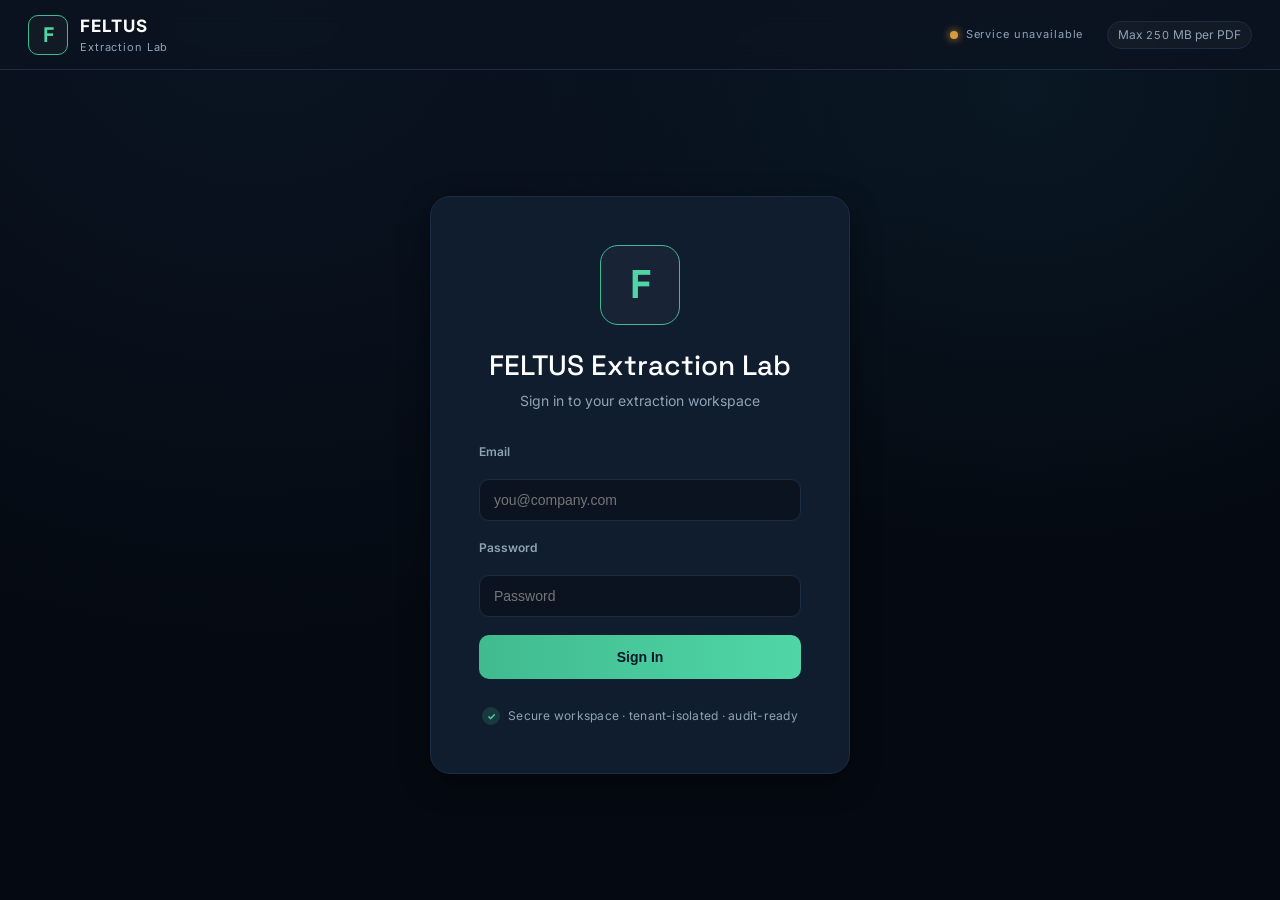
==== static/index.html @ c91d058e "Initial FELTUS Extraction Lab app" ====
<!doctype html>
<html lang="en">
<head>
  <meta charset="utf-8">
  <meta name="viewport" content="width=device-width, initial-scale=1">
  <title>FELTUS Extraction Lab</title>
  <link rel="preconnect" href="https://fonts.googleapis.com">
  <link rel="preconnect" href="https://fonts.gstatic.com" crossorigin>
  <link href="https://fonts.googleapis.com/css2?family=Inter:wght@400;500;600;700&family=Space+Grotesk:wght@400;500;600;700&display=swap" rel="stylesheet">
  <link rel="stylesheet" href="/static/styles.css">
  <link rel="stylesheet" href="/static/interpretation.css">
  <link rel="stylesheet" href="/static/batch-upload.css">
  <script src="/static/branding.js"></script>
  <script>
    if (typeof BRANDING !== 'undefined') {
      document.title = BRANDING.appName;
    }
  </script>
  <script src="/static/app.js" defer></script>
  <script src="/static/interpretation.js" defer></script>
</head>
<body>
  <header class="topbar">
    <div class="brand" id="brand">
      <img id="brand-logo" class="brand-logo" hidden alt="Brand logo">
      <div class="brand-mark" id="brand-mark">F</div>
      <div class="brand-text">
        <strong id="brand-name">FELTUS</strong>
        <span id="brand-tagline">Extraction Lab</span>
      </div>
    </div>
    <div class="topbar-center">
      <div id="health" class="health"><i></i><span>Checking service</span></div>
      <div class="max-upload">Max <span id="max-upload-size">250</span> MB per PDF</div>
    </div>
    <button id="logout-button" class="logout" hidden>Log out</button>
  </header>

  <section id="login-screen" class="login-screen" hidden>
    <div class="login-card">
      <img id="login-logo" class="login-logo" hidden alt="Brand logo">
      <div class="brand-mark" id="login-brand-mark">F</div>
      <h1 id="login-app-name">FELTUS Extraction Lab</h1>
      <p id="login-tagline" class="tagline">Sign in to your extraction workspace</p>
      <form id="login-form">
        <label for="login-email">Email</label>
        <input id="login-email" type="email" name="email" placeholder="you@company.com" required autocomplete="email">
        <label for="login-password">Password</label>
        <input id="login-password" type="password" name="password" placeholder="Password" required autocomplete="current-password">
        <p id="login-error" class="login-error" role="alert" hidden></p>
        <button type="submit" id="login-button">Sign In</button>
      </form>
      <p class="login-trust"><span>✓</span> Secure workspace · tenant-isolated · audit-ready</p>
    </div>
  </section>

  <main id="app-main" class="app-main" hidden>
    <section class="hero">
      <div class="hero-text">
        <p class="eyebrow">ISOLATED EVIDENCE INGESTION</p>
        <h1>Turn source PDFs into <em class="brand-gradient">reviewable financial data</em>.</h1>
        <p>Preserve the original. Transcribe every page. Extract text and tables. Use OCR when needed. Create a traceable source layer before analysis.</p>
      </div>
      <form id="upload-form" class="upload-card">
        <input id="pdf-files" name="files" type="file" accept="application/pdf,.pdf" multiple hidden>
        <input id="pdf-folder" name="folder" type="file" accept="application/pdf,.pdf" webkitdirectory directory multiple hidden>
        <div id="drop-zone" class="drop-zone" tabindex="0" role="button" aria-label="Choose PDF files or drop a folder">
          <span class="upload-icon">⇪</span>
          <strong>Choose files, choose a folder, or drop them here</strong>
          <small>PDF files only · maximum <span id="max-upload-size-card">250</span> MB per PDF</small>
          <div class="source-buttons">
            <button id="choose-files" type="button" class="secondary">Choose PDF Files</button>
            <button id="choose-folder" type="button" class="secondary">Choose Folder</button>
            <button id="clear-selection" type="button" class="secondary" hidden>Clear</button>
          </div>
          <span id="selected-file" class="selected-file">No PDFs selected</span>
        </div>
        <button id="upload-button" type="submit" class="extract" disabled>Extract Selected PDFs</button>
        <p id="upload-message" role="status"></p>
      </form>
    </section>

    <section class="dashboard-metrics" id="dashboard-metrics" aria-label="Dashboard metrics">
      <button class="metric-card" data-filter="all" type="button">
        <div class="metric-icon">
          <svg width="22" height="22" viewBox="0 0 24 24" fill="none" stroke="currentColor" stroke-width="2" stroke-linecap="round" stroke-linejoin="round"><path d="M14 2H6a2 2 0 0 0-2 2v16a2 2 0 0 0 2 2h12a2 2 0 0 0 2-2V8z"/><polyline points="14 2 14 8 20 8"/><line x1="16" y1="13" x2="8" y2="13"/><line x1="16" y1="17" x2="8" y2="17"/><polyline points="10 9 9 9 8 9"/></svg>
        </div>
        <div class="metric-info">
          <span class="metric-label">Total Uploads</span>
          <strong class="metric-value" id="metric-total-uploads">0</strong>
        </div>
        <div class="metric-glow"></div>
      </button>
      <button class="metric-card" data-filter="extracted" type="button">
        <div class="metric-icon">
          <svg width="22" height="22" viewBox="0 0 24 24" fill="none" stroke="currentColor" stroke-width="2" stroke-linecap="round" stroke-linejoin="round"><polyline points="20 6 9 17 4 12"/></svg>
        </div>
        <div class="metric-info">
          <span class="metric-label">Total Extracted</span>
          <strong class="metric-value" id="metric-total-extracted">0</strong>
        </div>
        <div class="metric-glow"></div>
      </button>
      <button class="metric-card" data-filter="rejected" type="button">
        <div class="metric-icon">
          <svg width="22" height="22" viewBox="0 0 24 24" fill="none" stroke="currentColor" stroke-width="2" stroke-linecap="round" stroke-linejoin="round"><path d="M10.29 3.86L1.82 18a2 2 0 0 0 1.71 3h16.94a2 2 0 0 0 1.71-3L13.71 3.86a2 2 0 0 0-3.42 0z"/><line x1="12" y1="9" x2="12" y2="13"/><line x1="12" y1="17" x2="12.01" y2="17"/></svg>
        </div>
        <div class="metric-info">
          <span class="metric-label">Total Rejected</span>
          <strong class="metric-value" id="metric-total-rejected">0</strong>
        </div>
        <div class="metric-glow"></div>
      </button>
    </section>

    <section class="workspace" id="workspace">
      <aside class="run-history" id="run-history">
        <div class="run-history-header">
          <div>
            <p class="eyebrow">RUN HISTORY</p>
            <h2 id="run-history-title">Extraction runs</h2>
          </div>
          <button id="refresh" class="icon-button" title="Refresh" type="button">↻</button>
        </div>
        <div id="run-list" class="run-list"><p class="empty">No extraction runs yet.</p></div>
      </aside>
      <section id="review-panel" class="review-panel empty-panel">
        <div class="empty-state">
          <svg width="48" height="48" viewBox="0 0 24 24" fill="none" stroke="currentColor" stroke-width="1" stroke-linecap="round" stroke-linejoin="round"><path d="M14 2H6a2 2 0 0 0-2 2v16a2 2 0 0 0 2 2h12a2 2 0 0 0 2-2V8z"/><polyline points="14 2 14 8 20 8"/><line x1="16" y1="13" x2="8" y2="13"/><line x1="16" y1="17" x2="8" y2="17"/><polyline points="10 9 9 9 8 9"/></svg>
          <h2>Extraction Output &amp; Review</h2>
          <p>Select a run from the history to review extracted content.</p>
          <p class="secondary-text">Extracted text, tables, and metadata will appear here.</p>
        </div>
      </section>
    </section>
  </main>

  <template id="review-template">
    <header class="review-header">
      <div class="review-title">
        <p class="eyebrow">REVIEW WORKSPACE</p>
        <h2 id="run-title"></h2>
        <p id="run-path"></p>
        <p id="run-meta"></p>
      </div>
      <div class="header-actions">
        <button id="interpret" type="button">Interpret Bank Statement</button>
        <button id="rerun" class="secondary" type="button">Run Again</button>
        <a id="export" class="button-link">Export Step 1</a>
      </div>
    </header>
    <div id="status-strip" class="status-strip"></div>
    <div class="metrics">
      <article><span>Source format</span><strong id="metric-type"></strong></article>
      <article><span>Page coverage</span><strong id="metric-classification"></strong></article>
      <article><span>Transcription</span><strong id="metric-extraction"></strong></article>
      <article><span>OCR fallback</span><strong id="metric-ocr"></strong></article>
    </div>
    <nav class="tabs" aria-label="Extraction result views">
      <button class="active" data-tab="compare" type="button">Compare</button>
      <button data-tab="json" type="button">Normalized JSON</button>
      <button data-tab="provenance" type="button">Provenance</button>
      <button data-tab="raw" type="button">Raw extraction</button>
    </nav>
    <div id="tab-compare" class="tab-pane active compare-grid">
      <article class="panel"><div class="panel-title"><h3>Original evidence</h3><a id="open-pdf" target="_blank">Open PDF</a></div><iframe id="pdf-viewer" title="Original PDF"></iframe></article>
      <article class="panel"><div class="panel-title"><h3>Structured result</h3><span id="schema-version"></span></div><div id="result-summary" class="result-summary"></div></article>
    </div>
    <div id="tab-json" class="tab-pane"><pre id="json-output"></pre></div>
    <div id="tab-provenance" class="tab-pane table-wrap"><table><thead><tr><th>Field</th><th>Value</th><th>Page</th><th>Confidence</th><th>Source</th></tr></thead><tbody id="provenance-body"></tbody></table></div>
    <div id="tab-raw" class="tab-pane"><pre id="raw-output"></pre></div>
    <section id="interpretation-panel" class="interpretation-panel" hidden></section>
    <section class="review-decision">
      <div><p class="eyebrow">PROFESSIONAL REVIEW</p><h3>Record a decision</h3><p>Decisions are appended to the immutable run; they never rewrite the extracted evidence.</p></div>
      <textarea id="review-note" placeholder="Optional review note"></textarea>
      <div class="decision-buttons"><button data-decision="APPROVED" type="button">Approve</button><button class="secondary" data-decision="NEEDS_CORRECTION" type="button">Needs correction</button><button class="danger" data-decision="REJECTED" type="button">Reject</button></div>
      <div id="review-history"></div>
    </section>
  </template>
</body>
</html>
---- static/styles.css ----
[hidden]{display:none!important}

:root{
  --brand-primary: #07172a;
  --brand-secondary: #40bb90;
  --brand-accent: #50d6a6;
  --brand-glow: #4ade80;
  --bg-body: #050a12;
  --bg-surface: #0b1320;
  --bg-elevated: #101d2e;
  --bg-card: #0e1926;
  --ink: #e8eef5;
  --muted: #8fa3b8;
  --line: #1a2d42;
  --line-bright: #2a4566;
  --green: #40bb90;
  --green2: #50d6a6;
  --gold: #c99427;
  --red: #f87171;
  --navy: #07172a;
  --accent-blue: #38bdf8;
  --accent-violet: #8b5cf6;
  --glow: 0 0 18px rgba(56,189,248,0.25), 0 0 36px rgba(139,92,246,0.15);
  --card-shadow: 0 10px 30px rgba(0,0,0,0.45);
}

*{box-sizing:border-box}

html,body{height:100%}

body{
  margin:0;
  background: radial-gradient(ellipse at 20% 0%, rgba(17,34,56,0.45) 0%, transparent 50%),
              radial-gradient(ellipse at 80% 10%, rgba(56,189,248,0.08) 0%, transparent 40%),
              var(--bg-body);
  color: var(--ink);
  font: 14px/1.5 Inter, ui-sans-serif, system-ui, -apple-system, BlinkMacSystemFont, "Segoe UI", sans-serif;
  background-attachment: fixed;
}

/* Header */
.topbar{
  height: 70px;
  background: rgba(11,19,32,0.85);
  backdrop-filter: blur(12px);
  border-bottom: 1px solid var(--line);
  color: #fff;
  display: flex;
  align-items: center;
  padding: 0 max(28px, calc((100vw - 1500px) / 2));
  gap: 20px;
  position: sticky;
  top: 0;
  z-index: 100;
}

.brand{
  display: flex;
  align-items: center;
  gap: 12px;
}

.brand-mark{
  display: grid;
  place-items: center;
  width: 40px;
  height: 40px;
  border: 1px solid var(--brand-secondary, #40bb90);
  color: var(--brand-accent, #50d6a6);
  font: 700 21px 'Space Grotesk', sans-serif;
  border-radius: 10px;
  background: rgba(255,255,255,0.03);
  flex: none;
}

.brand-logo{
  height: 40px;
  width: auto;
  max-width: 160px;
  object-fit: contain;
  background: rgba(255,255,255,0.96);
  border-radius: 10px;
  padding: 5px 10px;
  box-shadow: 0 0 16px rgba(56,189,248,0.15);
  flex: none;
}

.brand:has(.brand-logo:not([hidden])) .brand-mark,
.login-card:has(.login-logo:not([hidden])) #login-brand-mark{
  display: none;
}

.login-logo{
  width: 100%;
  max-width: 320px;
  height: auto;
  object-fit: contain;
  background: rgba(255,255,255,0.97);
  border-radius: 20px;
  padding: 20px 28px;
  margin: 0 auto 24px;
  box-shadow: 0 20px 50px rgba(0,0,0,0.35), 0 0 30px rgba(56,189,248,0.15);
  display: block;
}

.brand-mark.has-logo{
  border: none;
  background: transparent;
}

.brand-text{
  display: flex;
  flex-direction: column;
}

.topbar strong{
  font-size: 17px;
  letter-spacing: 0.06em;
  color: #fff;
}

.topbar span{
  color: var(--muted);
  font-size: 11px;
  letter-spacing: 0.08em;
}

.topbar-center{
  margin-left: auto;
  display: flex;
  align-items: center;
  gap: 24px;
  color: var(--muted);
  font-size: 12px;
}

.health{
  display: flex;
  align-items: center;
  gap: 8px;
}

.health i{
  width: 8px;
  height: 8px;
  border-radius: 50%;
  background: #d89b3c;
  box-shadow: 0 0 8px #d89b3c;
}

.health.ok i{
  background: #35c78a;
  box-shadow: 0 0 8px #35c78a;
}

.max-upload{
  padding: 4px 10px;
  border-radius: 20px;
  border: 1px solid var(--line);
  background: rgba(255,255,255,0.03);
}

.logout, #logout-button{
  background: transparent;
  border: 1px solid var(--line-bright);
  color: var(--ink);
  padding: 8px 16px;
  border-radius: 8px;
  cursor: pointer;
  font-size: 12px;
  font-weight: 600;
  transition: 0.2s;
}

.logout:hover, #logout-button:hover{
  background: rgba(255,255,255,0.08);
  border-color: var(--brand-secondary);
}

/* Login */
.login-screen{
  min-height: calc(100vh - 70px);
  display: flex;
  align-items: center;
  justify-content: center;
  padding: 28px;
}

.login-card{
  width: 100%;
  max-width: 420px;
  background: var(--bg-elevated);
  border: 1px solid var(--line);
  border-radius: 20px;
  padding: 48px;
  box-shadow: var(--card-shadow);
  text-align: center;
}

.login-card .brand-mark{
  margin: 0 auto 24px;
  width: 80px;
  height: 80px;
  font-size: 40px;
  border-radius: 18px;
}

.login-card .brand-mark.has-logo{
  width: 120px;
  height: 120px;
  border: none;
  background: transparent;
}

.login-card h1{
  margin: 0 0 8px;
  font: 500 28px/1.2 'Space Grotesk', sans-serif;
  color: #fff;
}

.login-card .tagline{
  color: var(--muted);
  margin: 0 0 32px;
}

.login-card form{
  display: flex;
  flex-direction: column;
  gap: 18px;
  text-align: left;
}

.login-card label{
  font-size: 12px;
  font-weight: 600;
  color: var(--muted);
}

.login-card input{
  padding: 12px 14px;
  border: 1px solid var(--line);
  border-radius: 10px;
  background: var(--bg-surface);
  color: var(--ink);
  font-size: 14px;
  outline: none;
}

.login-card input:focus{
  border-color: var(--brand-secondary);
  box-shadow: 0 0 0 2px rgba(64,187,144,0.2);
}

.login-card button[type="submit"]{
  padding: 14px;
  background: linear-gradient(90deg, var(--brand-secondary, #40bb90), var(--brand-accent, #50d6a6));
  color: #07172a;
  border: none;
  border-radius: 10px;
  font-size: 14px;
  font-weight: 700;
  cursor: pointer;
  transition: filter 0.2s, box-shadow 0.2s;
}

.login-card button[type="submit"]:hover{
  filter: brightness(1.1);
  box-shadow: 0 0 18px rgba(64,187,144,0.35);
}

.login-error{
  color: var(--red);
  font-size: 13px;
  margin: 0;
}

.login-trust{
  display: flex;
  align-items: center;
  justify-content: center;
  gap: 8px;
  margin: 28px 0 0;
  color: var(--muted);
  font-size: 12px;
  letter-spacing: 0.02em;
}

.login-trust span{
  width: 18px;
  height: 18px;
  border-radius: 50%;
  background: rgba(64,187,144,0.18);
  color: var(--brand-accent);
  display: grid;
  place-items: center;
  font-size: 10px;
  font-weight: 700;
}

/* App */
.app-main{
  max-width: 1500px;
  margin: auto;
  padding: 28px;
}

/* Hero */
.hero{
  display: grid;
  grid-template-columns: 1fr 480px;
  gap: 48px;
  align-items: center;
  margin-bottom: 32px;
}

.hero-text .eyebrow{
  margin: 0 0 10px;
  font-size: 10px;
  font-weight: 800;
  letter-spacing: 0.18em;
  color: var(--accent-blue);
  text-transform: uppercase;
}

.hero-text h1{
  font: 500 clamp(32px, 4vw, 52px)/1.08 'Space Grotesk', sans-serif;
  margin: 0 0 18px;
  color: #fff;
}

.brand-gradient{
  background: linear-gradient(90deg, var(--brand-secondary, #40bb90), var(--accent-blue, #38bdf8));
  -webkit-background-clip: text;
  -webkit-text-fill-color: transparent;
  background-clip: text;
}

.hero-text p{
  color: var(--muted);
  max-width: 640px;
  font-size: 15px;
  line-height: 1.65;
  margin: 0;
}

/* Upload card */
.upload-card{
  background: var(--bg-elevated);
  border: 1px solid var(--line);
  border-radius: 18px;
  padding: 22px;
  box-shadow: var(--card-shadow);
}

.drop-zone{
  min-height: 180px;
  border: 1.5px dashed var(--line-bright);
  border-radius: 14px;
  display: flex;
  flex-direction: column;
  justify-content: center;
  align-items: center;
  cursor: pointer;
  text-align: center;
  padding: 18px;
  background: linear-gradient(180deg, rgba(255,255,255,0.03), transparent);
  transition: border-color 0.2s, box-shadow 0.2s;
}

.drop-zone.dragging{
  border-color: var(--brand-secondary);
  box-shadow: 0 0 18px rgba(64,187,144,0.25);
}

.upload-icon{
  width: 48px;
  height: 48px;
  display: grid;
  place-items: center;
  border-radius: 50%;
  background: rgba(64,187,144,0.12);
  color: var(--brand-accent);
  font-size: 24px;
  margin-bottom: 12px;
}

.drop-zone strong{
  color: #fff;
  font-weight: 600;
}

.drop-zone small{
  color: var(--muted);
  margin: 6px 0 14px;
}

.source-buttons{
  display: flex;
  gap: 10px;
  flex-wrap: wrap;
  justify-content: center;
}

button, .button-link{
  border: 0;
  border-radius: 8px;
  background: var(--brand-secondary, #40bb90);
  color: #07172a;
  padding: 10px 16px;
  font-weight: 700;
  cursor: pointer;
  text-decoration: none;
  display: inline-flex;
  align-items: center;
  justify-content: center;
  font-size: 13px;
  transition: filter 0.2s, box-shadow 0.2s;
}

button:hover, .button-link:hover{
  filter: brightness(1.1);
}

button:disabled{
  opacity: 0.5;
  cursor: not-allowed;
}

button.secondary, .button-link.secondary{
  background: transparent;
  border: 1px solid var(--line-bright);
  color: var(--ink);
}

button.secondary:hover{
  background: rgba(255,255,255,0.05);
}

.extract{
  width: 100%;
  margin-top: 16px;
  padding: 14px;
  background: linear-gradient(90deg, var(--brand-secondary, #40bb90), var(--brand-accent, #50d6a6));
  color: #07172a;
  font-size: 14px;
  font-weight: 700;
}

.extract:disabled{
  background: var(--line-bright);
  color: var(--muted);
}

.selected-file{
  display: block;
  margin-top: 12px;
  font-weight: 600;
  color: var(--brand-accent);
}

#upload-message{
  min-height: 20px;
  color: var(--muted);
  font-size: 12px;
  margin: 12px 0 0;
}

#upload-message.error{
  color: var(--red);
}

#upload-message.batch-summary{
  color: var(--brand-accent);
}

/* Dashboard metrics */
.dashboard-metrics{
  display: grid;
  grid-template-columns: repeat(3, 1fr);
  gap: 20px;
  margin-bottom: 32px;
}

.metric-card{
  background: var(--bg-elevated);
  border: 1px solid var(--line);
  border-radius: 18px;
  padding: 24px;
  display: flex;
  gap: 18px;
  align-items: center;
  position: relative;
  overflow: hidden;
  box-shadow: var(--card-shadow);
  cursor: pointer;
  text-align: left;
  transition: transform 0.15s, box-shadow 0.2s, border-color 0.2s;
}

.metric-card:hover{
  transform: translateY(-2px);
  border-color: var(--line-bright);
  box-shadow: 0 16px 40px rgba(0,0,0,0.5), var(--glow);
}

.metric-card.active{
  border-color: var(--brand-secondary);
  box-shadow: 0 0 0 1px var(--brand-secondary), var(--glow);
}

.metric-card.active .metric-glow{
  opacity: 1;
}

.metric-icon{
  width: 46px;
  height: 46px;
  border-radius: 12px;
  display: grid;
  place-items: center;
  background: rgba(64,187,144,0.12);
  color: var(--brand-accent);
  flex: none;
}

.metric-info{
  display: flex;
  flex-direction: column;
  gap: 6px;
}

.metric-label{
  color: var(--muted);
  font-size: 12px;
  font-weight: 600;
  text-transform: uppercase;
  letter-spacing: 0.06em;
}

.metric-value{
  font-size: 36px;
  font-weight: 700;
  color: #fff;
  line-height: 1;
}

.metric-glow{
  position: absolute;
  right: -20px;
  top: -20px;
  width: 120px;
  height: 120px;
  border-radius: 50%;
  background: radial-gradient(circle, rgba(64,187,144,0.22), transparent 70%);
  opacity: 0.4;
  pointer-events: none;
}

/* Workspace */
.workspace{
  display: grid;
  grid-template-columns: 360px 1fr;
  gap: 24px;
  align-items: start;
}

.run-history, .review-panel{
  background: var(--bg-elevated);
  border: 1px solid var(--line);
  border-radius: 18px;
  min-height: 700px;
  box-shadow: var(--card-shadow);
  overflow: hidden;
}

.run-history-header, .section-heading{
  display: flex;
  justify-content: space-between;
  align-items: center;
  padding: 20px 22px;
  border-bottom: 1px solid var(--line);
}

.run-history-header p, .section-heading p{
  margin: 0;
  color: var(--accent-blue);
  font-size: 10px;
  font-weight: 800;
  letter-spacing: 0.15em;
  text-transform: uppercase;
}

.run-history-header h2, .section-heading h2{
  font: 500 20px 'Space Grotesk', sans-serif;
  margin: 6px 0 0;
  color: #fff;
}

.icon-button{
  width: 36px;
  height: 36px;
  border-radius: 8px;
  background: rgba(255,255,255,0.05);
  color: var(--ink);
  font-size: 18px;
  display: grid;
  place-items: center;
  padding: 0;
  border: 1px solid var(--line);
}

.icon-button:hover{
  background: rgba(255,255,255,0.1);
}

.run-list{
  max-height: 740px;
  overflow: auto;
  padding: 12px;
}

.run-item{
  display: block;
  width: 100%;
  border: 1px solid transparent;
  border-radius: 12px;
  background: var(--bg-card);
  color: var(--ink);
  text-align: left;
  padding: 16px;
  margin-bottom: 10px;
  cursor: pointer;
  transition: border-color 0.2s, background 0.2s;
}

.run-item:hover{
  background: rgba(255,255,255,0.05);
  border-color: var(--line-bright);
}

.run-item.active{
  border-color: var(--brand-secondary);
  background: rgba(64,187,144,0.1);
  box-shadow: 0 0 14px rgba(64,187,144,0.12);
}

.run-item strong{
  display: block;
  white-space: nowrap;
  overflow: hidden;
  text-overflow: ellipsis;
  color: #fff;
  font-weight: 600;
  margin-bottom: 8px;
}

.run-item > span{
  display: flex;
  justify-content: space-between;
  color: var(--muted);
  font-size: 11px;
  margin-bottom: 8px;
}

.status-pill{
  display: inline-block;
  padding: 3px 9px;
  border-radius: 20px;
  font-size: 9px;
  font-weight: 800;
  letter-spacing: 0.06em;
  text-transform: uppercase;
  background: #1a2d42;
  color: var(--muted);
}

.status-pill.validated{
  background: rgba(64,187,144,0.18);
  color: var(--brand-accent);
}

.status-pill.failed{
  background: rgba(248,113,113,0.15);
  color: var(--red);
}

.status-pill.needs_review{
  background: rgba(201,148,39,0.18);
  color: #fbbf24;
}

.empty{
  padding: 40px;
  text-align: center;
  color: var(--muted);
}

/* Review panel */
.review-panel.empty-panel{
  display: grid;
  place-items: center;
}

.empty-state{
  text-align: center;
  color: var(--muted);
  padding: 40px;
  max-width: 420px;
}

.empty-state svg{
  color: #4b6a8a;
  margin-bottom: 20px;
}

.empty-state h2{
  color: #fff;
  font: 500 26px 'Space Grotesk', sans-serif;
  margin: 0 0 10px;
}

.empty-state .secondary-text{
  font-size: 13px;
  color: var(--muted);
}

.review-header{
  display: flex;
  justify-content: space-between;
  align-items: flex-start;
  padding: 22px 24px;
  border-bottom: 1px solid var(--line);
  gap: 16px;
}

.review-title p{
  margin: 0;
}

.review-title h2{
  font: 500 22px 'Space Grotesk', sans-serif;
  margin: 8px 0 6px;
  color: #fff;
}

.review-title .eyebrow{
  color: var(--accent-blue);
  font-size: 10px;
  font-weight: 800;
  letter-spacing: 0.15em;
  text-transform: uppercase;
}

#run-path, #run-meta{
  color: var(--muted);
  font-size: 12px;
  margin: 0 0 4px;
}

.header-actions{
  display: flex;
  gap: 8px;
  flex-wrap: wrap;
}

.status-strip{
  padding: 12px 24px;
  background: rgba(201,148,39,0.12);
  color: #fbbf24;
  border-bottom: 1px solid var(--line);
  font-size: 13px;
}

.status-strip.good{
  background: rgba(64,187,144,0.12);
  color: var(--brand-accent);
}

.status-strip.bad{
  background: rgba(248,113,113,0.12);
  color: var(--red);
}

.metrics{
  display: grid;
  grid-template-columns: repeat(4, 1fr);
  border-bottom: 1px solid var(--line);
}

.metrics article{
  padding: 18px 22px;
  border-right: 1px solid var(--line);
}

.metrics article:last-child{
  border-right: none;
}

.metrics span{
  display: block;
  color: var(--muted);
  font-size: 10px;
  text-transform: uppercase;
  letter-spacing: 0.08em;
}

.metrics strong{
  font-size: 16px;
  color: #fff;
}

.tabs{
  display: flex;
  padding: 0 20px;
  border-bottom: 1px solid var(--line);
  gap: 4px;
}

.tabs button{
  border-radius: 0;
  background: transparent;
  color: var(--muted);
  padding: 14px 14px;
  border-bottom: 2px solid transparent;
  font-weight: 600;
}

.tabs button.active{
  color: var(--brand-accent);
  border-bottom-color: var(--brand-secondary);
}

.tab-pane{
  display: none;
}

.tab-pane.active{
  display: block;
}

.compare-grid{
  display: grid;
  grid-template-columns: 1fr 1fr;
  gap: 16px;
  padding: 18px;
}

.compare-grid.active{
  display: grid;
}

.panel{
  border: 1px solid var(--line);
  border-radius: 12px;
  overflow: hidden;
  min-width: 0;
  background: var(--bg-card);
}

.panel-title{
  height: 48px;
  padding: 0 16px;
  background: rgba(255,255,255,0.03);
  border-bottom: 1px solid var(--line);
  display: flex;
  justify-content: space-between;
  align-items: center;
}

.panel-title h3{
  margin: 0;
  font-size: 14px;
  color: #fff;
}

.panel-title a{
  color: var(--accent-blue);
  font-size: 12px;
}

iframe{
  display: block;
  width: 100%;
  height: 560px;
  border: 0;
  background: #050a12;
}

.result-summary{
  padding: 16px;
  max-height: 560px;
  overflow: auto;
}

.summary-group{
  border-bottom: 1px solid var(--line);
  padding: 0 0 14px;
  margin-bottom: 14px;
}

.summary-group h4{
  font: 500 18px 'Space Grotesk', sans-serif;
  margin: 0 0 10px;
  color: #fff;
}

.field-row{
  display: grid;
  grid-template-columns: 42% 1fr;
  gap: 12px;
  padding: 6px 0;
}

.field-row span{
  color: var(--muted);
  font-size: 13px;
}

.field-row strong{
  color: var(--ink);
  font-weight: 500;
  overflow-wrap: anywhere;
}

.warning-list{
  padding: 14px;
  background: rgba(251,191,36,0.08);
  border-radius: 8px;
  color: #fbbf24;
  margin: 12px 0;
}

.warning-list p{
  margin: 4px 0;
}

.tab-pane > pre,
#tab-json pre,
#tab-raw pre{
  margin: 18px;
  max-height: 620px;
  overflow: auto;
  background: #050a12;
  color: #a5d2e8;
  border-radius: 10px;
  padding: 18px;
  font: 12px/1.55 ui-monospace, SFMono-Regular, Consolas, monospace;
  white-space: pre-wrap;
}

.table-wrap{
  overflow: auto;
  padding: 18px;
}

table{
  width: 100%;
  border-collapse: collapse;
  font-size: 12px;
}

th{
  text-align: left;
  color: var(--muted);
  font-size: 10px;
  text-transform: uppercase;
  letter-spacing: 0.08em;
  background: rgba(255,255,255,0.03);
}

th, td{
  padding: 10px;
  border-bottom: 1px solid var(--line);
  vertical-align: top;
}

td:last-child{
  max-width: 330px;
}

.review-decision{
  border-top: 1px solid var(--line);
  padding: 22px 24px;
}

.review-decision h3{
  margin: 8px 0 0;
  font: 500 20px 'Space Grotesk', sans-serif;
  color: #fff;
}

.review-decision p{
  color: var(--muted);
  font-size: 13px;
  margin: 4px 0 0;
}

.review-decision .eyebrow{
  color: var(--accent-blue);
  font-size: 10px;
  font-weight: 800;
  letter-spacing: 0.15em;
  text-transform: uppercase;
}

textarea{
  width: 100%;
  min-height: 80px;
  border: 1px solid var(--line);
  border-radius: 8px;
  padding: 12px;
  font: inherit;
  resize: vertical;
  background: var(--bg-surface);
  color: var(--ink);
  margin-top: 18px;
}

.decision-buttons{
  display: flex;
  gap: 10px;
  margin-top: 14px;
}

.decision-buttons .danger{
  background: rgba(248,113,113,0.15);
  color: var(--red);
  border: 1px solid rgba(248,113,113,0.4);
}

.review-record{
  font-size: 12px;
  background: rgba(255,255,255,0.04);
  padding: 10px;
  margin-top: 8px;
  border-radius: 6px;
}

.review-record strong{
  margin-right: 10px;
  color: #fff;
}

.review-record span{
  color: var(--muted);
}

/* Responsive */
@media (max-width: 980px){
  .hero{ grid-template-columns: 1fr; }
  .workspace{ grid-template-columns: 1fr; }
  .workspace aside{ position: static; min-height: 0; }
  .run-list{ max-height: 300px; }
  .compare-grid.active{ grid-template-columns: 1fr; }
  .metrics{ grid-template-columns: repeat(2, 1fr); }
}

@media (max-width: 700px){
  .topbar{ padding: 0 16px; gap: 12px; }
  .topbar-center{ display: none; }
  .app-main{ padding: 16px; }
  .hero{ gap: 24px; }
  .dashboard-metrics{ grid-template-columns: 1fr; }
  .metrics{ grid-template-columns: 1fr 1fr; }
  .metrics article{ border-right: none; border-bottom: 1px solid var(--line); }
  .metrics article:nth-child(3), .metrics article:nth-child(4){ border-bottom: none; }
  .review-header{ flex-direction: column; gap: 12px; }
  .tabs{ overflow: auto; padding: 0 8px; }
  .decision-buttons{ flex-wrap: wrap; }
  .login-card{ padding: 32px 24px; }
}

@media (max-width: 500px){
  .metrics{ grid-template-columns: 1fr; }
  .source-buttons{ flex-direction: column; width: 100%; }
  .source-buttons button{ width: 100%; }
}
---- static/interpretation.css ----
.interpretation-panel { border-top: 3px solid var(--green); padding: 22px 25px; background: #f6fbf9; }
.interpretation-panel h3 { font: 500 23px Georgia; margin: 0 0 10px; }
.interpretation-grid { display: grid; grid-template-columns: repeat(4, 1fr); gap: 10px; }
.interpretation-grid article { background: #fff; border: 1px solid var(--line); padding: 12px; border-radius: 6px; }
.interpretation-grid span { display: block; color: var(--muted); font-size: 10px; text-transform: uppercase; }
.interpretation-grid strong { font-size: 15px; }
.interpretation-panel table { margin-top: 15px; background: #fff; }
.recon-verified { color: var(--green); }
.recon-variance, .recon-incomplete { color: var(--red); }
@media (max-width: 980px) { .interpretation-grid { grid-template-columns: repeat(2, 1fr); } }
---- static/batch-upload.css ----
#drop-zone {
  min-height: 175px;
}

.source-buttons {
  display: flex;
  gap: 8px;
  margin-top: 12px;
}

.source-buttons button {
  border: 1px solid #c8d5df;
  background: #fff;
  color: var(--ink);
  padding: 8px 12px;
}

.source-buttons button:hover {
  background: #edf5f2;
  filter: none;
}

#selected-file {
  margin-top: 9px;
  max-width: 100%;
  overflow-wrap: anywhere;
}

#run-path {
  color: var(--green);
  font-weight: 700;
  overflow-wrap: anywhere;
}

#upload-message.batch-summary {
  color: var(--ink);
}

#upload-message.batch-summary.error {
  color: var(--red);
}

@media (max-width: 600px) {
  .source-buttons {
    flex-direction: column;
    width: 100%;
  }

  .source-buttons button {
    width: 100%;
  }
}
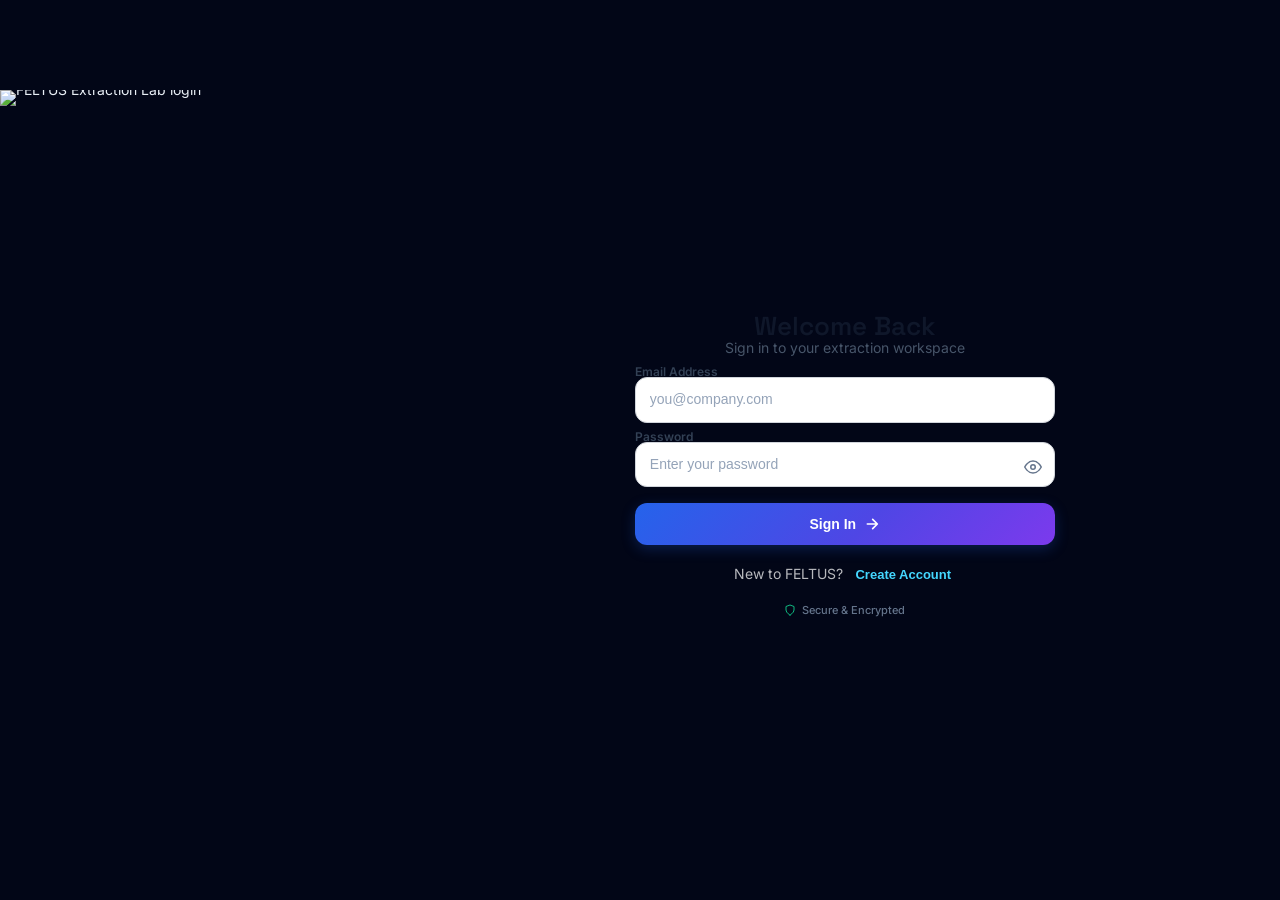
==== commit 4d51a810: "Add Stripe billing, public pricing, and dashboard review workspace improvements. Includes signup flo" ====
--- a/static/index.html
+++ b/static/index.html
@@ -1,4 +1,4 @@
-<!doctype html>
+﻿<!doctype html>
 <html lang="en">
 <head>
   <meta charset="utf-8">
@@ -8,6 +8,8 @@
   <link rel="preconnect" href="https://fonts.gstatic.com" crossorigin>
   <link href="https://fonts.googleapis.com/css2?family=Inter:wght@400;500;600;700&family=Space+Grotesk:wght@400;500;600;700&display=swap" rel="stylesheet">
   <link rel="stylesheet" href="/static/styles.css">
+  <link rel="stylesheet" href="/static/login.css">
+  <link rel="stylesheet" href="/static/dashboard.css">
   <link rel="stylesheet" href="/static/interpretation.css">
   <link rel="stylesheet" href="/static/batch-upload.css">
   <script src="/static/branding.js"></script>
@@ -16,166 +18,1131 @@
       document.title = BRANDING.appName;
     }
   </script>
+  <script src="https://cdnjs.cloudflare.com/ajax/libs/pdf.js/3.11.174/pdf.min.js" defer crossorigin="anonymous" referrerpolicy="no-referrer"></script>
   <script src="/static/app.js" defer></script>
   <script src="/static/interpretation.js" defer></script>
+
+<!-- FELTUS SIGNUP STYLE START -->
+<style>
+.feltus-auth-switch {
+    margin-top: 18px;
+    text-align: center;
+    color: rgba(255,255,255,.72);
+    font-size: 14px;
+}
+
+.feltus-auth-switch-button {
+    border: 0;
+    background: transparent;
+    color: #44d7ff;
+    font-weight: 700;
+    cursor: pointer;
+    margin-left: 4px;
+    padding: 4px;
+}
+
+.feltus-auth-switch-button:hover {
+    color: #ffffff;
+    text-decoration: underline;
+}
+
+.feltus-signup-success {
+    border: 1px solid rgba(61, 231, 177, .35);
+    background: rgba(20, 150, 110, .12);
+    color: #9ff7d6;
+    border-radius: 8px;
+    padding: 12px;
+    line-height: 1.45;
+    font-size: 14px;
+}
+</style>
+<!-- FELTUS SIGNUP STYLE END -->
+
 </head>
 <body>
-  <header class="topbar">
+  <header class="topbar" id="topbar" hidden>
     <div class="brand" id="brand">
-      <img id="brand-logo" class="brand-logo" hidden alt="Brand logo">
+      <img id="brand-logo" class="brand-logo" src="/images/logo.png" alt="Brand logo">
       <div class="brand-mark" id="brand-mark">F</div>
       <div class="brand-text">
         <strong id="brand-name">FELTUS</strong>
         <span id="brand-tagline">Extraction Lab</span>
       </div>
     </div>
-    <div class="topbar-center">
-      <div id="health" class="health"><i></i><span>Checking service</span></div>
-      <div class="max-upload">Max <span id="max-upload-size">250</span> MB per PDF</div>
+  </header>
+
+  <div id="auth-loading" class="auth-loading" aria-live="polite">
+    <div class="auth-loading-spinner" aria-hidden="true"></div>
+    <p>Loading...</p>
+  </div>
+
+  <svg class="icon-sprite" style="display:none" aria-hidden="true" xmlns="http://www.w3.org/2000/svg">
+    <symbol id="icon-dashboard" viewBox="0 0 24 24" fill="none" stroke="currentColor" stroke-width="2" stroke-linecap="round" stroke-linejoin="round">
+      <rect x="3" y="3" width="7" height="9" rx="1"/><rect x="14" y="3" width="7" height="5" rx="1"/><rect x="14" y="12" width="7" height="9" rx="1"/><rect x="3" y="16" width="7" height="5" rx="1"/>
+    </symbol>
+    <symbol id="icon-upload" viewBox="0 0 24 24" fill="none" stroke="currentColor" stroke-width="2" stroke-linecap="round" stroke-linejoin="round">
+      <path d="M21 15v4a2 2 0 0 1-2 2H5a2 2 0 0 1-2-2v-4"/><polyline points="17 8 12 3 7 8"/><line x1="12" y1="3" x2="12" y2="15"/>
+    </symbol>
+    <symbol id="icon-history" viewBox="0 0 24 24" fill="none" stroke="currentColor" stroke-width="2" stroke-linecap="round" stroke-linejoin="round">
+      <path d="M3 3v5h5"/><path d="M3.05 13A9 9 0 1 0 6 5.3L3 8"/>
+    </symbol>
+    <symbol id="icon-file-text" viewBox="0 0 24 24" fill="none" stroke="currentColor" stroke-width="2" stroke-linecap="round" stroke-linejoin="round">
+      <path d="M15 2H6a2 2 0 0 0-2 2v16a2 2 0 0 0 2 2h12a2 2 0 0 0 2-2V7Z"/><path d="M14 2v4a2 2 0 0 0 2 2h4"/><line x1="16" y1="13" x2="8" y2="13"/><line x1="16" y1="17" x2="8" y2="17"/><line x1="10" y1="9" x2="8" y2="9"/>
+    </symbol>
+    <symbol id="icon-template" viewBox="0 0 24 24" fill="none" stroke="currentColor" stroke-width="2" stroke-linecap="round" stroke-linejoin="round">
+      <rect width="18" height="18" x="3" y="3" rx="2"/><path d="M3 9h18"/><path d="M9 21V9"/>
+    </symbol>
+    <symbol id="icon-settings" viewBox="0 0 24 24" fill="none" stroke="currentColor" stroke-width="2" stroke-linecap="round" stroke-linejoin="round">
+      <circle cx="12" cy="12" r="3"/><path d="M19.4 15a1.65 1.65 0 0 0 .33 1.82l.06.06a2 2 0 0 1 0 2.83 2 2 0 0 1-2.83 0l-.06-.06a1.65 1.65 0 0 0-1.82-.33 1.65 1.65 0 0 0-1 1.51V21a2 2 0 0 1-2 2 2 2 0 0 1-2-2v-.09A1.65 1.65 0 0 0 9 19.4a1.65 1.65 0 0 0-1.82.33l-.06.06a2 2 0 0 1-2.83 0 2 2 0 0 1 0-2.83l.06-.06a1.65 1.65 0 0 0 .33-1.82 1.65 1.65 0 0 0-1.51-1H3a2 2 0 0 1-2-2 2 2 0 0 1 2-2h.09A1.65 1.65 0 0 0 4.6 9a1.65 1.65 0 0 0-.33-1.82l-.06-.06a2 2 0 0 1 0-2.83 2 2 0 0 1 2.83 0l.06.06a1.65 1.65 0 0 0 1.82.33H9a1.65 1.65 0 0 0 1-1.51V3a2 2 0 0 1 2-2 2 2 0 0 1 2 2v.09a1.65 1.65 0 0 0 1 1.51 1.65 1.65 0 0 0 1.82-.33l.06-.06a2 2 0 0 1 2.83 0 2 2 0 0 1 0 2.83l-.06.06a1.65 1.65 0 0 0-.33 1.82V9a1.65 1.65 0 0 0 1.51 1H21a2 2 0 0 1 2 2 2 2 0 0 1-2 2h-.09a1.65 1.65 0 0 0-1.51 1z"/>
+    </symbol>
+    <symbol id="icon-key" viewBox="0 0 24 24" fill="none" stroke="currentColor" stroke-width="2" stroke-linecap="round" stroke-linejoin="round">
+      <circle cx="12" cy="12" r="3"/><path d="M14.5 10.5 18 7"/><path d="M16.5 10.5 18 9"/><circle cx="12" cy="12" r="8"/>
+    </symbol>
+    <symbol id="icon-chart" viewBox="0 0 24 24" fill="none" stroke="currentColor" stroke-width="2" stroke-linecap="round" stroke-linejoin="round">
+      <path d="M18 20V10"/><path d="M12 20V4"/><path d="M6 20v-6"/>
+    </symbol>
+    <symbol id="icon-help" viewBox="0 0 24 24" fill="none" stroke="currentColor" stroke-width="2" stroke-linecap="round" stroke-linejoin="round">
+      <circle cx="12" cy="12" r="10"/><path d="M9.09 9a3 3 0 0 1 5.83 1c0 2-3 3-3 3"/><line x1="12" y1="17" x2="12.01" y2="17"/>
+    </symbol>
+    <symbol id="icon-logout" viewBox="0 0 24 24" fill="none" stroke="currentColor" stroke-width="2" stroke-linecap="round" stroke-linejoin="round">
+      <path d="M9 21H5a2 2 0 0 1-2-2V5a2 2 0 0 1 2-2h4"/><polyline points="16 17 21 12 16 7"/><line x1="21" y1="12" x2="9" y2="12"/>
+    </symbol>
+    <symbol id="icon-upload-cloud" viewBox="0 0 24 24" fill="none" stroke="currentColor" stroke-width="2" stroke-linecap="round" stroke-linejoin="round">
+      <path d="M4 14.899A7 7 0 1 1 15.71 8h1.79a4.5 4.5 0 0 1 2.5 8.242"/><path d="M12 13V5"/><path d="m16 9-4-4-4 4"/>
+    </symbol>
+    <symbol id="icon-folder" viewBox="0 0 24 24" fill="none" stroke="currentColor" stroke-width="2" stroke-linecap="round" stroke-linejoin="round">
+      <path d="m6 14 1.5-2.9A2 2 0 0 1 9.24 10H20a2 2 0 0 1 1.94 2.5l-1.54 6a2 2 0 0 1-1.95 1.5H4a2 2 0 0 1-2-2V5a2 2 0 0 1 2-2h3.9a2 2 0 0 1 1.69.9L10 6H20a2 2 0 0 1 2 2v1.5"/>
+    </symbol>
+    <symbol id="icon-file-up" viewBox="0 0 24 24" fill="none" stroke="currentColor" stroke-width="2" stroke-linecap="round" stroke-linejoin="round">
+      <path d="M15 2H6a2 2 0 0 0-2 2v16a2 2 0 0 0 2 2h12a2 2 0 0 0 2-2V7Z"/><path d="M14 2v4a2 2 0 0 0 2 2h4"/><path d="M12 12v6"/><path d="m15 13-3-3-3 3"/>
+    </symbol>
+    <symbol id="icon-file-check" viewBox="0 0 24 24" fill="none" stroke="currentColor" stroke-width="2" stroke-linecap="round" stroke-linejoin="round">
+      <path d="M15 2H6a2 2 0 0 0-2 2v16a2 2 0 0 0 2 2h12a2 2 0 0 0 2-2V7Z"/><path d="M14 2v4a2 2 0 0 0 2 2h4"/><path d="m9 13 2 2 4-4"/>
+    </symbol>
+    <symbol id="icon-triangle-alert" viewBox="0 0 24 24" fill="none" stroke="currentColor" stroke-width="2" stroke-linecap="round" stroke-linejoin="round">
+      <path d="m21.73 18-8-14a2 2 0 0 0-3.48 0l-8 14A2 2 0 0 0 4 21h16a2 2 0 0 0 1.73-3Z"/><line x1="12" y1="9" x2="12" y2="13"/><line x1="12" y1="17" x2="12.01" y2="17"/>
+    </symbol>
+    <symbol id="icon-refresh" viewBox="0 0 24 24" fill="none" stroke="currentColor" stroke-width="2" stroke-linecap="round" stroke-linejoin="round">
+      <path d="M21 12a9 9 0 0 0-9-9 9.75 9.75 0 0 0-6.74 2.74L3 8"/><path d="M3 3v5h5"/><path d="M3 12a9 9 0 0 0 9 9 9.75 9.75 0 0 0 6.74-2.74L21 16"/><path d="M16 16h5v5"/>
+    </symbol>
+    <symbol id="icon-document" viewBox="0 0 24 24" fill="none" stroke="currentColor" stroke-width="2" stroke-linecap="round" stroke-linejoin="round">
+      <path d="M15 2H6a2 2 0 0 0-2 2v16a2 2 0 0 0 2 2h12a2 2 0 0 0 2-2V7Z"/><path d="M14 2v4a2 2 0 0 0 2 2h4"/><line x1="16" y1="13" x2="8" y2="13"/><line x1="16" y1="17" x2="8" y2="17"/><line x1="10" y1="9" x2="8" y2="9"/>
+    </symbol>
+  </svg>
+
+  <section id="login-screen" class="login-screen" hidden>
+    <div class="login-image-wrapper">
+      <img src="/images/login-image.png" class="login-image" alt="FELTUS Extraction Lab login">
+      <div class="login-form-overlay">
+        <div class="auth-card">
+          <div class="auth-card-header">
+            <h2>Welcome Back</h2>
+            <p>Sign in to your extraction workspace</p>
+          </div>
+          <form id="login-form" class="auth-form">
+            <div class="field-group">
+              <label for="login-email">Email Address</label>
+              <input id="login-email" type="email" name="email" placeholder="you@company.com" required autocomplete="email" autocapitalize="off" inputmode="email">
+            </div>
+            <div class="field-group">
+              <label for="login-password">Password</label>
+              <div class="password-wrap">
+                <input id="login-password" type="password" name="password" placeholder="Enter your password" required autocomplete="current-password">
+                <button type="button" id="login-toggle-password" class="password-toggle" aria-label="Show password" aria-controls="login-password" aria-pressed="false">
+                  <svg id="eye-open" viewBox="0 0 24 24" fill="none" stroke="currentColor" stroke-width="2" stroke-linecap="round" stroke-linejoin="round" aria-hidden="true"><path d="M1 12s4-8 11-8 11 8 11 8-4 8-11 8-11-8-11-8z"/><circle cx="12" cy="12" r="3"/></svg>
+                  <svg id="eye-closed" viewBox="0 0 24 24" fill="none" stroke="currentColor" stroke-width="2" stroke-linecap="round" stroke-linejoin="round" aria-hidden="true" hidden><path d="M17.94 17.94A10.07 10.07 0 0 1 12 20c-7 0-11-8-11-8a18.45 18.45 0 0 1 5.06-5.94M9.9 4.24A9.83 9.83 0 0 1 12 4c7 0 11 8 11 8a18.5 18.5 0 0 1-2.16 3.19m-3.72.99l-3.54-3.54M1 1l22 22"/></svg>
+                </button>
+              </div>
+            </div>
+            <p id="login-error" class="auth-error" role="alert" hidden></p>
+            <button type="submit" id="login-button" class="auth-submit">
+              <span class="spinner" aria-hidden="true" hidden></span>
+              <span class="button-text">Sign In</span>
+              <svg class="arrow" viewBox="0 0 24 24" fill="none" stroke="currentColor" stroke-width="2.5" stroke-linecap="round" stroke-linejoin="round" aria-hidden="true"><path d="M5 12h14M13 5l7 7-7 7"/></svg>
+            </button>
+          </form>
+<!-- FELTUS CREATE ACCOUNT UI START -->
+
+<div id="auth-switch" class="feltus-auth-switch">
+    <span id="auth-switch-label">
+        New to FELTUS?
+    </span>
+
+    <button
+        type="button"
+        id="auth-switch-button"
+        class="feltus-auth-switch-button">
+        Create Account
+    </button>
+</div>
+
+
+<form
+    id="signup-form"
+    class="auth-form"
+    hidden>
+
+    <div class="field-group">
+        <label for="signup-name">
+            Full Name
+        </label>
+
+        <input
+            id="signup-name"
+            type="text"
+            name="full_name"
+            placeholder="Your name"
+            required
+            autocomplete="name">
     </div>
-    <button id="logout-button" class="logout" hidden>Log out</button>
-  </header>
-
-  <section id="login-screen" class="login-screen" hidden>
-    <div class="login-card">
-      <img id="login-logo" class="login-logo" hidden alt="Brand logo">
-      <div class="brand-mark" id="login-brand-mark">F</div>
-      <h1 id="login-app-name">FELTUS Extraction Lab</h1>
-      <p id="login-tagline" class="tagline">Sign in to your extraction workspace</p>
-      <form id="login-form">
-        <label for="login-email">Email</label>
-        <input id="login-email" type="email" name="email" placeholder="you@company.com" required autocomplete="email">
-        <label for="login-password">Password</label>
-        <input id="login-password" type="password" name="password" placeholder="Password" required autocomplete="current-password">
-        <p id="login-error" class="login-error" role="alert" hidden></p>
-        <button type="submit" id="login-button">Sign In</button>
-      </form>
-      <p class="login-trust"><span>✓</span> Secure workspace · tenant-isolated · audit-ready</p>
+
+
+    <div class="field-group">
+        <label for="signup-organization">
+            Company / Workspace
+        </label>
+
+        <input
+            id="signup-organization"
+            type="text"
+            name="organization_name"
+            placeholder="Company or workspace name"
+            autocomplete="organization">
+    </div>
+
+
+    <div class="field-group">
+        <label for="signup-email">
+            Email Address
+        </label>
+
+        <input
+            id="signup-email"
+            type="email"
+            name="email"
+            placeholder="you@company.com"
+            required
+            autocomplete="email"
+            autocapitalize="off"
+            inputmode="email">
+    </div>
+
+
+    <div class="field-group">
+        <label for="signup-password">
+            Password
+        </label>
+
+        <input
+            id="signup-password"
+            type="password"
+            name="password"
+            placeholder="Minimum 8 characters"
+            required
+            minlength="8"
+            autocomplete="new-password">
+    </div>
+
+
+    <div class="field-group">
+        <label for="signup-confirm-password">
+            Confirm Password
+        </label>
+
+        <input
+            id="signup-confirm-password"
+            type="password"
+            name="confirm_password"
+            placeholder="Confirm your password"
+            required
+            minlength="8"
+            autocomplete="new-password">
+    </div>
+
+
+    <p
+        id="signup-error"
+        class="auth-error"
+        role="alert"
+        hidden>
+    </p>
+
+
+    <p
+        id="signup-success"
+        class="feltus-signup-success"
+        hidden>
+    </p>
+
+
+    <button
+        type="submit"
+        id="signup-button"
+        class="auth-submit">
+
+        <span
+            class="spinner"
+            aria-hidden="true"
+            hidden>
+        </span>
+
+        <span class="button-text">
+            Create Account
+        </span>
+
+        <svg
+            class="arrow"
+            viewBox="0 0 24 24"
+            fill="none"
+            stroke="currentColor"
+            stroke-width="2.5"
+            stroke-linecap="round"
+            stroke-linejoin="round"
+            aria-hidden="true">
+
+            <path d="M5 12h14M13 5l7 7-7 7"/>
+        </svg>
+
+    </button>
+
+</form>
+
+<!-- FELTUS CREATE ACCOUNT UI END -->
+          <div class="auth-footer">
+            <p class="auth-security">
+              <svg viewBox="0 0 24 24" fill="none" stroke="currentColor" stroke-width="2" stroke-linecap="round" stroke-linejoin="round" aria-hidden="true"><path d="M12 22s8-4 8-10V5l-8-3-8 3v7c0 6 8 10 8 10z"/></svg>
+              Secure &amp; Encrypted
+            </p>
+            <p id="login-support-wrap" class="auth-support" hidden>
+              Need help? <a id="login-support" href="#">Contact support</a>
+            </p>
+          </div>
+        </div>
+      </div>
     </div>
   </section>
 
   <main id="app-main" class="app-main" hidden>
-    <section class="hero">
-      <div class="hero-text">
-        <p class="eyebrow">ISOLATED EVIDENCE INGESTION</p>
-        <h1>Turn source PDFs into <em class="brand-gradient">reviewable financial data</em>.</h1>
-        <p>Preserve the original. Transcribe every page. Extract text and tables. Use OCR when needed. Create a traceable source layer before analysis.</p>
+    <aside class="dashboard-sidebar" aria-label="Application navigation">
+      <div class="sidebar-brand">
+        <img id="brand-logo-sidebar" class="brand-logo" src="/images/logo.png" alt="" hidden>
+        <div id="brand-mark-sidebar" class="brand-mark" aria-hidden="true">F</div>
       </div>
-      <form id="upload-form" class="upload-card">
-        <input id="pdf-files" name="files" type="file" accept="application/pdf,.pdf" multiple hidden>
-        <input id="pdf-folder" name="folder" type="file" accept="application/pdf,.pdf" webkitdirectory directory multiple hidden>
-        <div id="drop-zone" class="drop-zone" tabindex="0" role="button" aria-label="Choose PDF files or drop a folder">
-          <span class="upload-icon">⇪</span>
-          <strong>Choose files, choose a folder, or drop them here</strong>
-          <small>PDF files only · maximum <span id="max-upload-size-card">250</span> MB per PDF</small>
-          <div class="source-buttons">
-            <button id="choose-files" type="button" class="secondary">Choose PDF Files</button>
-            <button id="choose-folder" type="button" class="secondary">Choose Folder</button>
-            <button id="clear-selection" type="button" class="secondary" hidden>Clear</button>
-          </div>
-          <span id="selected-file" class="selected-file">No PDFs selected</span>
+      <nav class="sidebar-nav">
+        <a href="#dashboard" class="nav-item active" data-target="dashboard" aria-current="page">
+          <svg class="nav-icon" aria-hidden="true"><use href="#icon-dashboard"/></svg>
+          <span>Dashboard</span>
+        </a>
+        <a href="#upload" class="nav-item" data-target="upload">
+          <svg class="nav-icon" aria-hidden="true"><use href="#icon-upload"/></svg>
+          <span>Upload</span>
+        </a>
+        <a href="#runs" class="nav-item" data-target="runs">
+          <svg class="nav-icon" aria-hidden="true"><use href="#icon-history"/></svg>
+          <span>Runs</span>
+        </a>
+        <a href="#documents" class="nav-item" data-target="documents">
+          <svg class="nav-icon" aria-hidden="true"><use href="#icon-file-text"/></svg>
+          <span>Documents</span>
+        </a>
+        <a class="nav-item disabled" aria-disabled="true" title="Coming soon">
+          <svg class="nav-icon" aria-hidden="true"><use href="#icon-template"/></svg>
+          <span>Templates</span>
+        </a>
+        <a class="nav-item disabled" aria-disabled="true" title="Coming soon">
+          <svg class="nav-icon" aria-hidden="true"><use href="#icon-settings"/></svg>
+          <span>Settings</span>
+        </a>
+        <a class="nav-item disabled" aria-disabled="true" title="Coming soon">
+          <svg class="nav-icon" aria-hidden="true"><use href="#icon-key"/></svg>
+          <span>API Keys</span>
+        </a>
+        <a class="nav-item disabled" aria-disabled="true" title="Coming soon">
+          <svg class="nav-icon" aria-hidden="true"><use href="#icon-chart"/></svg>
+          <span>Usage</span>
+        </a>
+        <a id="support-link" href="#" class="nav-item" data-target="support">
+          <svg class="nav-icon" aria-hidden="true"><use href="#icon-help"/></svg>
+          <span>Support</span>
+        </a>
+      </nav>
+      <div class="sidebar-footer">
+        <button id="user-card" class="user-card" type="button">
+          <div class="user-avatar"><span id="user-initials"></span></div>
+          <div class="user-info">
+            <strong id="user-name"></strong>
+            <span id="user-role"></span>
+          </div>
+          <svg class="chevron" aria-hidden="true" viewBox="0 0 24 24" fill="none" stroke="currentColor" stroke-width="2" stroke-linecap="round" stroke-linejoin="round"><polyline points="9 18 15 12 9 6"/></svg>
+        </button>
+        <button id="logout-button" class="logout-link" type="button">
+          <svg class="nav-icon" aria-hidden="true" width="16" height="16"><use href="#icon-logout"/></svg>
+          <span>Log out</span>
+        </button>
+      </div>
+    </aside>
+
+    <div class="dashboard-content">
+      <header class="dashboard-header">
+        <div class="dashboard-greeting">
+          <h1>Welcome back, <span id="greeting-name" class="greeting-name"></span></h1>
+          <p>Intelligent extraction. Powerful results.</p>
         </div>
-        <button id="upload-button" type="submit" class="extract" disabled>Extract Selected PDFs</button>
-        <p id="upload-message" role="status"></p>
-      </form>
-    </section>
-
-    <section class="dashboard-metrics" id="dashboard-metrics" aria-label="Dashboard metrics">
-      <button class="metric-card" data-filter="all" type="button">
-        <div class="metric-icon">
-          <svg width="22" height="22" viewBox="0 0 24 24" fill="none" stroke="currentColor" stroke-width="2" stroke-linecap="round" stroke-linejoin="round"><path d="M14 2H6a2 2 0 0 0-2 2v16a2 2 0 0 0 2 2h12a2 2 0 0 0 2-2V8z"/><polyline points="14 2 14 8 20 8"/><line x1="16" y1="13" x2="8" y2="13"/><line x1="16" y1="17" x2="8" y2="17"/><polyline points="10 9 9 9 8 9"/></svg>
+        <div class="dashboard-status" aria-live="polite">
+          <div id="health" class="health"><i></i><span>Checking service</span></div>
+          <div class="upload-limit"><span id="max-upload-size">250</span> MB per PDF</div>
+          <div class="max-upload-badge">Max <span id="max-upload-size-badge">250</span> MB per PDF</div>
+          <button id="notifications" class="notification-button" type="button" aria-label="Notifications">
+            <svg aria-hidden="true" width="18" height="18" viewBox="0 0 24 24" fill="none" stroke="currentColor" stroke-width="2" stroke-linecap="round" stroke-linejoin="round"><path d="M18 8A6 6 0 0 0 6 8c0 7-3 9-3 9h18s-3-2-3-9"/><path d="M13.73 21a2 2 0 0 1-3.46 0"/></svg>
+          </button>
         </div>
-        <div class="metric-info">
-          <span class="metric-label">Total Uploads</span>
-          <strong class="metric-value" id="metric-total-uploads">0</strong>
-        </div>
-        <div class="metric-glow"></div>
-      </button>
-      <button class="metric-card" data-filter="extracted" type="button">
-        <div class="metric-icon">
-          <svg width="22" height="22" viewBox="0 0 24 24" fill="none" stroke="currentColor" stroke-width="2" stroke-linecap="round" stroke-linejoin="round"><polyline points="20 6 9 17 4 12"/></svg>
-        </div>
-        <div class="metric-info">
-          <span class="metric-label">Total Extracted</span>
-          <strong class="metric-value" id="metric-total-extracted">0</strong>
-        </div>
-        <div class="metric-glow"></div>
-      </button>
-      <button class="metric-card" data-filter="rejected" type="button">
-        <div class="metric-icon">
-          <svg width="22" height="22" viewBox="0 0 24 24" fill="none" stroke="currentColor" stroke-width="2" stroke-linecap="round" stroke-linejoin="round"><path d="M10.29 3.86L1.82 18a2 2 0 0 0 1.71 3h16.94a2 2 0 0 0 1.71-3L13.71 3.86a2 2 0 0 0-3.42 0z"/><line x1="12" y1="9" x2="12" y2="13"/><line x1="12" y1="17" x2="12.01" y2="17"/></svg>
-        </div>
-        <div class="metric-info">
-          <span class="metric-label">Total Rejected</span>
-          <strong class="metric-value" id="metric-total-rejected">0</strong>
-        </div>
-        <div class="metric-glow"></div>
-      </button>
-    </section>
-
-    <section class="workspace" id="workspace">
-      <aside class="run-history" id="run-history">
-        <div class="run-history-header">
-          <div>
-            <p class="eyebrow">RUN HISTORY</p>
-            <h2 id="run-history-title">Extraction runs</h2>
-          </div>
-          <button id="refresh" class="icon-button" title="Refresh" type="button">↻</button>
-        </div>
-        <div id="run-list" class="run-list"><p class="empty">No extraction runs yet.</p></div>
-      </aside>
-      <section id="review-panel" class="review-panel empty-panel">
-        <div class="empty-state">
-          <svg width="48" height="48" viewBox="0 0 24 24" fill="none" stroke="currentColor" stroke-width="1" stroke-linecap="round" stroke-linejoin="round"><path d="M14 2H6a2 2 0 0 0-2 2v16a2 2 0 0 0 2 2h12a2 2 0 0 0 2-2V8z"/><polyline points="14 2 14 8 20 8"/><line x1="16" y1="13" x2="8" y2="13"/><line x1="16" y1="17" x2="8" y2="17"/><polyline points="10 9 9 9 8 9"/></svg>
-          <h2>Extraction Output &amp; Review</h2>
-          <p>Select a run from the history to review extracted content.</p>
-          <p class="secondary-text">Extracted text, tables, and metadata will appear here.</p>
+      </header>
+
+      <section class="dashboard-top" id="upload">
+        <article class="hero-card">
+          <div class="hero-content">
+            <img id="hero-logo" class="hero-logo" src="/images/logo.png" alt="Brand logo" width="2048" height="768" />
+            <p class="eyebrow">ISOLATED EVIDENCE INGESTION</p>
+            <h2>Turn source PDFs into <em class="brand-gradient">reviewable financial data</em>.</h2>
+            <p class="hero-body">Preserve the original. Transcribe every page. Extract text and tables. Use OCR when needed. Create a traceable source layer before analysis.</p>
+          </div>
+          <div class="hero-art" aria-hidden="true">
+            <svg viewBox="0 0 220 160" fill="none">
+              <path d="M20 120 C70 60 150 60 200 120" stroke="url(#dashWaveGrad)" stroke-width="1.5" fill="none" opacity="0.35"/>
+              <circle cx="170" cy="60" r="35" fill="url(#dashGlowGrad)" opacity="0.25"/>
+              <defs>
+                <linearGradient id="dashWaveGrad" x1="0" y1="0" x2="220" y2="0"><stop stop-color="#2084FF"/><stop offset="1" stop-color="#00D8FF"/></linearGradient>
+                <radialGradient id="dashGlowGrad"><stop stop-color="#2084FF" stop-opacity="0.8"/><stop offset="1" stop-color="#00D8FF" stop-opacity="0"/></radialGradient>
+              </defs>
+            </svg>
+          </div>
+        </article>
+
+        <form id="upload-form" class="upload-card">
+          <input id="pdf-files" name="files" type="file" accept="application/pdf,.pdf" multiple hidden>
+          <input id="pdf-folder" name="folder" type="file" accept="application/pdf,.pdf" webkitdirectory directory multiple hidden>
+          <div id="drop-zone" class="drop-zone" tabindex="0" role="button" aria-label="Choose PDF files or drop a folder">
+            <svg class="upload-icon" aria-hidden="true" width="40" height="40"><use href="#icon-upload-cloud"/></svg>
+            <strong>Choose files, choose a folder, or drop them here</strong>
+            <small>PDF files only &middot; maximum <span id="max-upload-size-card">250</span> MB per PDF</small>
+            <div class="source-buttons">
+              <button id="choose-files" type="button" class="secondary">
+                <svg class="btn-icon" aria-hidden="true" width="14" height="14"><use href="#icon-file-text"/></svg>
+                Choose PDF Files
+              </button>
+              <button id="choose-folder" type="button" class="secondary">
+                <svg class="btn-icon" aria-hidden="true" width="14" height="14"><use href="#icon-folder"/></svg>
+                Choose Folder
+              </button>
+              <button id="clear-selection" type="button" class="secondary" hidden>Clear</button>
+            </div>
+            <span id="selected-file" class="selected-file">No PDFs selected</span>
+          </div>
+          <button id="upload-button" type="submit" class="extract dashboard-extract" disabled>
+            <svg class="btn-icon" aria-hidden="true" width="16" height="16"><use href="#icon-file-text"/></svg>
+            Extract Selected PDFs
+          </button>
+          <p id="upload-message" role="status"></p>
+        </form>
+      </section>
+
+      <section class="dashboard-metrics" id="dashboard-metrics" aria-label="Dashboard metrics">
+        <button class="metric-card" data-filter="all" type="button">
+          <div class="metric-icon dashboard-metric-icon">
+            <img src="/images/upload-image.png" alt="" class="metric-icon-img" width="104" height="104" />
+          </div>
+          <div class="metric-body">
+            <span class="metric-label">Total Uploads</span>
+            <strong class="metric-value" id="metric-total-uploads">0</strong>
+          </div>
+        </button>
+        <button class="metric-card" data-filter="extracted" type="button">
+          <div class="metric-icon dashboard-metric-icon">
+            <img src="/images/doc-image.png" alt="" class="metric-icon-img" width="104" height="104" />
+          </div>
+          <div class="metric-body">
+            <span class="metric-label">Total Extracted</span>
+            <strong class="metric-value" id="metric-total-extracted">0</strong>
+          </div>
+        </button>
+        <button class="metric-card" data-filter="rejected" type="button">
+          <div class="metric-icon dashboard-metric-icon">
+            <img src="/images/x-image.png" alt="" class="metric-icon-img" width="104" height="104" />
+          </div>
+          <div class="metric-body">
+            <span class="metric-label">Total Rejected</span>
+            <strong class="metric-value" id="metric-total-rejected">0</strong>
+          </div>
+        </button>
+      </section>
+
+      <section class="dashboard-lower" id="runs">
+        <aside class="run-history" id="run-history">
+          <div class="run-history-header">
+            <p class="eyebrow">
+              <svg aria-hidden="true" width="16" height="16" viewBox="0 0 24 24" fill="none" stroke="currentColor" stroke-width="2" stroke-linecap="round" stroke-linejoin="round"><path d="M15 2H6a2 2 0 0 0-2 2v16a2 2 0 0 0 2 2h12a2 2 0 0 0 2-2V7Z"/><path d="M14 2v4a2 2 0 0 0 2 2h4"/><line x1="16" y1="13" x2="8" y2="13"/><line x1="16" y1="17" x2="8" y2="17"/><line x1="10" y1="9" x2="8" y2="9"/></svg>
+              <span id="run-history-title">RUN HISTORY</span>
+              <span id="run-history-count" class="run-history-count" hidden></span>
+            </p>
+            <div class="run-history-actions">
+              <button id="toggle-run-history" class="icon-button toggle-history" type="button" aria-label="Hide run history" aria-pressed="false" title="Hide run history">
+                <svg aria-hidden="true" width="18" height="18" viewBox="0 0 24 24" fill="none" stroke="currentColor" stroke-width="2" stroke-linecap="round" stroke-linejoin="round"><path d="M11 17l-5-5 5-5M18 17l-5-5 5-5"/></svg>
+              </button>
+              <button id="refresh" class="icon-button dashboard-refresh" title="Refresh" type="button">
+                <svg aria-hidden="true" width="18" height="18"><use href="#icon-refresh"/></svg>
+              </button>
+            </div>
+          </div>
+          <div id="run-list" class="run-list"><p class="empty">No extraction runs yet.</p></div>
+        </aside>
+
+        <section id="review-panel" class="review-panel empty-panel">
+          <div class="empty-state">
+            <svg width="54" height="54" viewBox="0 0 24 24" fill="none" stroke="currentColor" stroke-width="1" stroke-linecap="round" stroke-linejoin="round"><path d="M14 2H6a2 2 0 0 0-2 2v16a2 2 0 0 0 2 2h12a2 2 0 0 0 2-2V8z"/><polyline points="14 2 14 8 20 8"/><line x1="16" y1="13" x2="8" y2="13"/><line x1="16" y1="17" x2="8" y2="17"/><polyline points="10 9 9 9 8 9"/></svg>
+            <h2>Extraction Output &amp; Review</h2>
+            <p>Select a run from the history to review extracted content.</p>
+            <p class="secondary-text">Extracted text, tables, and metadata will appear here.</p>
+          </div>
+        </section>
+      </section>
+
+      <section class="document-overview" id="documents">
+        <h2 class="section-heading">
+          <svg class="heading-icon" aria-hidden="true" width="18" height="18"><use href="#icon-document"/></svg>
+          Document Overview
+        </h2>
+        <div class="overview-grid">
+          <article class="overview-card" id="overview-recent">
+            <h3>Recent documents</h3>
+            <div class="overview-body"><p class="empty">No documents yet.</p></div>
+          </article>
+          <article class="overview-card" id="overview-extracted">
+            <h3>Processed</h3>
+            <div class="overview-body"><p class="empty">No extracted documents.</p></div>
+          </article>
+          <article class="overview-card" id="overview-rejected">
+            <h3>Failed / Rejected</h3>
+            <div class="overview-body"><p class="empty">No rejected documents.</p></div>
+          </article>
         </div>
       </section>
-    </section>
+    </div>
   </main>
 
   <template id="review-template">
     <header class="review-header">
       <div class="review-title">
-        <p class="eyebrow">REVIEW WORKSPACE</p>
-        <h2 id="run-title"></h2>
-        <p id="run-path"></p>
-        <p id="run-meta"></p>
+        <div class="title-row">
+          <h2 id="run-title"></h2>
+          <span id="run-status" class="run-status"></span>
+        </div>
+        <div class="meta-row">
+          <p id="run-path"></p>
+          <p id="run-meta"></p>
+        </div>
       </div>
       <div class="header-actions">
         <button id="interpret" type="button">Interpret Bank Statement</button>
         <button id="rerun" class="secondary" type="button">Run Again</button>
-        <a id="export" class="button-link">Export Step 1</a>
+        <a id="export" class="button-link" target="_blank" rel="noopener noreferrer">Export Step 1</a>
       </div>
     </header>
-    <div id="status-strip" class="status-strip"></div>
-    <div class="metrics">
-      <article><span>Source format</span><strong id="metric-type"></strong></article>
-      <article><span>Page coverage</span><strong id="metric-classification"></strong></article>
-      <article><span>Transcription</span><strong id="metric-extraction"></strong></article>
-      <article><span>OCR fallback</span><strong id="metric-ocr"></strong></article>
+
+    <div class="review-workspace">
+      <div class="pdf-panel">
+        <div class="pdf-toolbar">
+          <button id="pdf-prev" type="button" class="icon-button" aria-label="Previous page" title="Previous page">â€¹</button>
+          <span class="pdf-page-info">
+            <input id="pdf-page-num" type="number" min="1" value="1" aria-label="Page">
+            <span>/ <span id="pdf-page-count">1</span></span>
+          </span>
+          <button id="pdf-next" type="button" class="icon-button" aria-label="Next page" title="Next page">â€º</button>
+          <span class="pdf-spacer"></span>
+          <button id="pdf-zoom-out" type="button" class="icon-button" aria-label="Zoom out" title="Zoom out">âˆ’</button>
+          <button id="pdf-fit-page" type="button" class="pdf-mode active" title="Fit whole page">Fit Page</button>
+          <button id="pdf-fit-width" type="button" class="pdf-mode" title="Fit page width">Fit Width</button>
+          <button id="pdf-zoom-in" type="button" class="icon-button" aria-label="Zoom in" title="Zoom in">+</button>
+          <span class="pdf-spacer"></span>
+          <a id="open-pdf" class="button-link pdf-open" target="_blank" rel="noopener noreferrer">Open PDF</a>
+        </div>
+        <div class="pdf-viewer-wrap" id="pdf-viewer-wrap">
+          <canvas id="pdf-viewer" aria-label="PDF page"></canvas>
+        </div>
+      </div>
+
+      <div class="analysis-panel">
+        <div class="metrics analysis-metrics" aria-label="Run metrics">
+          <article><span>Source format</span><strong id="metric-type"></strong></article>
+          <article><span>Page coverage</span><strong id="metric-classification"></strong></article>
+          <article><span>Transcription</span><strong id="metric-extraction"></strong></article>
+          <article><span>OCR fallback</span><strong id="metric-ocr"></strong></article>
+        </div>
+
+        <nav class="tabs analysis-tabs" aria-label="Extraction result views">
+          <button class="active" data-tab="compare" type="button">Compare</button>
+          <button data-tab="structured" type="button">Structured</button>
+          <button data-tab="json" type="button">JSON</button>
+          <button data-tab="provenance" type="button">Provenance</button>
+          <button data-tab="raw" type="button">Raw</button>
+        </nav>
+
+        <div class="analysis-body">
+          <div id="tab-compare" class="tab-pane active result-summary"></div>
+          <div id="tab-structured" class="tab-pane result-summary"></div>
+          <div id="tab-json" class="tab-pane"><pre id="json-output"></pre></div>
+          <div id="tab-provenance" class="tab-pane table-wrap"><table><thead><tr><th>Field</th><th>Value</th><th>Page</th><th>Confidence</th><th>Source</th></tr></thead><tbody id="provenance-body"></tbody></table></div>
+          <div id="tab-raw" class="tab-pane"><pre id="raw-output"></pre></div>
+          <section id="interpretation-panel" class="interpretation-panel" hidden></section>
+        </div>
+
+        <div class="review-decision">
+          <div class="decision-header">
+            <p class="eyebrow">PROFESSIONAL REVIEW</p>
+            <div class="decision-title-row">
+              <h3>Record a decision</h3>
+              <p>Decisions are appended to the immutable run; they never rewrite the extracted evidence.</p>
+            </div>
+          </div>
+          <textarea id="review-note" placeholder="Optional review note"></textarea>
+          <div class="decision-buttons">
+            <button data-decision="APPROVED" type="button">Approve</button>
+            <button class="secondary" data-decision="NEEDS_CORRECTION" type="button">Needs correction</button>
+            <button class="danger" data-decision="REJECTED" type="button">Reject</button>
+          </div>
+          <div id="review-history"></div>
+        </div>
+      </div>
     </div>
-    <nav class="tabs" aria-label="Extraction result views">
-      <button class="active" data-tab="compare" type="button">Compare</button>
-      <button data-tab="json" type="button">Normalized JSON</button>
-      <button data-tab="provenance" type="button">Provenance</button>
-      <button data-tab="raw" type="button">Raw extraction</button>
-    </nav>
-    <div id="tab-compare" class="tab-pane active compare-grid">
-      <article class="panel"><div class="panel-title"><h3>Original evidence</h3><a id="open-pdf" target="_blank">Open PDF</a></div><iframe id="pdf-viewer" title="Original PDF"></iframe></article>
-      <article class="panel"><div class="panel-title"><h3>Structured result</h3><span id="schema-version"></span></div><div id="result-summary" class="result-summary"></div></article>
-    </div>
-    <div id="tab-json" class="tab-pane"><pre id="json-output"></pre></div>
-    <div id="tab-provenance" class="tab-pane table-wrap"><table><thead><tr><th>Field</th><th>Value</th><th>Page</th><th>Confidence</th><th>Source</th></tr></thead><tbody id="provenance-body"></tbody></table></div>
-    <div id="tab-raw" class="tab-pane"><pre id="raw-output"></pre></div>
-    <section id="interpretation-panel" class="interpretation-panel" hidden></section>
-    <section class="review-decision">
-      <div><p class="eyebrow">PROFESSIONAL REVIEW</p><h3>Record a decision</h3><p>Decisions are appended to the immutable run; they never rewrite the extracted evidence.</p></div>
-      <textarea id="review-note" placeholder="Optional review note"></textarea>
-      <div class="decision-buttons"><button data-decision="APPROVED" type="button">Approve</button><button class="secondary" data-decision="NEEDS_CORRECTION" type="button">Needs correction</button><button class="danger" data-decision="REJECTED" type="button">Reject</button></div>
-      <div id="review-history"></div>
-    </section>
   </template>
+
+<!-- FELTUS PLAN CONTINUATION START -->
+<script>
+(function () {
+
+    const params =
+        new URLSearchParams(
+            window.location.search
+        );
+
+    const queryPlan =
+        params.get("plan");
+
+    const queryInterval =
+        params.get("interval") || "month";
+
+    const allowedPlans = [
+        "free_trial",
+        "starter",
+        "professional",
+        "business"
+    ];
+
+
+    /*
+     * Preserve selection from the public pricing page.
+     */
+    if (
+        queryPlan &&
+        allowedPlans.includes(queryPlan)
+    ) {
+
+        localStorage.setItem(
+            "feltus_selected_plan",
+            queryPlan
+        );
+
+        localStorage.setItem(
+            "feltus_selected_interval",
+            queryInterval
+        );
+    }
+
+
+    let checkoutInProgress = false;
+
+
+    async function continueSelectedPlan() {
+
+        const plan =
+            localStorage.getItem(
+                "feltus_selected_plan"
+            );
+
+        const interval =
+            localStorage.getItem(
+                "feltus_selected_interval"
+            ) || "month";
+
+        if (
+            !plan ||
+            !allowedPlans.includes(plan)
+        ) {
+            return;
+        }
+
+
+        /*
+         * Wait until the existing FELTUS login succeeds.
+         *
+         * /api/auth/me uses the existing Supabase session cookie.
+         */
+        let authResponse;
+
+        try {
+
+            authResponse = await fetch(
+                "/api/auth/me",
+                {
+                    credentials: "same-origin",
+                    cache: "no-store"
+                }
+            );
+
+        } catch (error) {
+
+            return;
+        }
+
+
+        if (!authResponse.ok) {
+
+            /*
+             * User is still on the login screen.
+             * Do nothing. Existing FELTUS login remains untouched.
+             */
+            return;
+        }
+
+
+        /*
+         * FREE:
+         * Organization already receives the 10-page lifetime
+         * free entitlement from FELTUS.
+         *
+         * No Stripe call.
+         */
+        if (plan === "free_trial") {
+
+            localStorage.removeItem(
+                "feltus_selected_plan"
+            );
+
+            localStorage.removeItem(
+                "feltus_selected_interval"
+            );
+
+            history.replaceState(
+                {},
+                "",
+                "/app"
+            );
+
+            return;
+        }
+
+
+        /*
+         * PAID:
+         * Once authenticated, continue automatically into the
+         * existing Stripe Checkout endpoint.
+         */
+        if (checkoutInProgress) {
+            return;
+        }
+
+        checkoutInProgress = true;
+
+
+        try {
+
+            const response = await fetch(
+                "/api/billing/checkout",
+                {
+                    method: "POST",
+
+                    credentials: "same-origin",
+
+                    headers: {
+                        "Content-Type":
+                            "application/json"
+                    },
+
+                    body: JSON.stringify({
+                        plan_code: plan,
+                        interval: interval
+                    })
+                }
+            );
+
+
+            const data =
+                await response.json();
+
+
+            if (
+                !response.ok ||
+                !data.checkout_url
+            ) {
+
+                console.error(
+                    "FELTUS checkout could not start:",
+                    data
+                );
+
+                checkoutInProgress = false;
+
+                return;
+            }
+
+
+            localStorage.removeItem(
+                "feltus_selected_plan"
+            );
+
+            localStorage.removeItem(
+                "feltus_selected_interval"
+            );
+
+
+            window.location.href =
+                data.checkout_url;
+
+
+        } catch (error) {
+
+            console.error(
+                "FELTUS checkout error:",
+                error
+            );
+
+            checkoutInProgress = false;
+        }
+    }
+
+
+    /*
+     * Check immediately for an existing session.
+     * If user is logged out, keep checking while they complete
+     * the normal FELTUS login form.
+     */
+    continueSelectedPlan();
+
+    setInterval(
+        continueSelectedPlan,
+        1200
+    );
+
+})();
+</script>
+<!-- FELTUS PLAN CONTINUATION END -->
+
+
+<!-- FELTUS SIGNUP SCRIPT START -->
+<script>
+(function () {
+
+    const loginForm =
+        document.getElementById(
+            "login-form"
+        );
+
+    const signupForm =
+        document.getElementById(
+            "signup-form"
+        );
+
+    const switchButton =
+        document.getElementById(
+            "auth-switch-button"
+        );
+
+    const switchLabel =
+        document.getElementById(
+            "auth-switch-label"
+        );
+
+    const headerTitle =
+        document.querySelector(
+            ".auth-card-header h2"
+        );
+
+    const headerSubtitle =
+        document.querySelector(
+            ".auth-card-header p"
+        );
+
+    const signupError =
+        document.getElementById(
+            "signup-error"
+        );
+
+    const signupSuccess =
+        document.getElementById(
+            "signup-success"
+        );
+
+    const signupButton =
+        document.getElementById(
+            "signup-button"
+        );
+
+    let mode = "login";
+
+
+    function setMode(nextMode) {
+
+        mode = nextMode;
+
+        const signup =
+            nextMode === "signup";
+
+        loginForm.hidden =
+            signup;
+
+        signupForm.hidden =
+            !signup;
+
+        signupError.hidden =
+            true;
+
+        signupSuccess.hidden =
+            true;
+
+
+        if (signup) {
+
+            headerTitle.textContent =
+                "Create Your Account";
+
+            headerSubtitle.textContent =
+                "Start with 10 free lifetime extraction pages";
+
+            switchLabel.textContent =
+                "Already have an account?";
+
+            switchButton.textContent =
+                "Sign In";
+
+        } else {
+
+            headerTitle.textContent =
+                "Welcome Back";
+
+            headerSubtitle.textContent =
+                "Sign in to your extraction workspace";
+
+            switchLabel.textContent =
+                "New to FELTUS?";
+
+            switchButton.textContent =
+                "Create Account";
+        }
+    }
+
+
+    switchButton.addEventListener(
+        "click",
+        function () {
+
+            setMode(
+                mode === "login"
+                    ? "signup"
+                    : "login"
+            );
+        }
+    );
+
+
+    signupForm.addEventListener(
+        "submit",
+        async function (event) {
+
+            event.preventDefault();
+
+            signupError.hidden = true;
+            signupSuccess.hidden = true;
+
+
+            const fullName =
+                document.getElementById(
+                    "signup-name"
+                ).value.trim();
+
+            const organizationName =
+                document.getElementById(
+                    "signup-organization"
+                ).value.trim();
+
+            const email =
+                document.getElementById(
+                    "signup-email"
+                ).value.trim();
+
+            const password =
+                document.getElementById(
+                    "signup-password"
+                ).value;
+
+            const confirmPassword =
+                document.getElementById(
+                    "signup-confirm-password"
+                ).value;
+
+
+            if (
+                password !==
+                confirmPassword
+            ) {
+
+                signupError.textContent =
+                    "Passwords do not match.";
+
+                signupError.hidden =
+                    false;
+
+                return;
+            }
+
+
+            if (
+                password.length < 8
+            ) {
+
+                signupError.textContent =
+                    "Password must contain at least 8 characters.";
+
+                signupError.hidden =
+                    false;
+
+                return;
+            }
+
+
+            const text =
+                signupButton.querySelector(
+                    ".button-text"
+                );
+
+            const spinner =
+                signupButton.querySelector(
+                    ".spinner"
+                );
+
+            signupButton.disabled =
+                true;
+
+            text.textContent =
+                "Creating Account...";
+
+            spinner.hidden =
+                false;
+
+
+            try {
+
+                const response =
+                    await fetch(
+                        "/api/auth/register",
+                        {
+                            method: "POST",
+
+                            credentials:
+                                "same-origin",
+
+                            headers: {
+                                "Content-Type":
+                                    "application/json"
+                            },
+
+                            body:
+                                JSON.stringify({
+                                    full_name:
+                                        fullName,
+
+                                    organization_name:
+                                        organizationName,
+
+                                    email:
+                                        email,
+
+                                    password:
+                                        password
+                                })
+                        }
+                    );
+
+
+                const data =
+                    await response.json();
+
+
+                if (!response.ok) {
+
+                    throw new Error(
+                        data.detail ||
+                        "Account creation failed."
+                    );
+                }
+
+
+                if (
+                    data.requires_confirmation
+                ) {
+
+                    signupSuccess.textContent =
+                        "Your account was created. " +
+                        "Check your email to confirm your account, " +
+                        "then return here and sign in.";
+
+                    signupSuccess.hidden =
+                        false;
+
+                    return;
+                }
+
+
+                /*
+                 * Account and organization now exist.
+                 *
+                 * The selected plan from /pricing remains in
+                 * localStorage.
+                 *
+                 * Existing FELTUS plan-continuation logic will:
+                 *
+                 * FREE -> dashboard
+                 * PAID -> Stripe Checkout
+                 */
+
+                window.location.href =
+                    "/app";
+
+
+            } catch (error) {
+
+                signupError.textContent =
+                    error.message;
+
+                signupError.hidden =
+                    false;
+
+            } finally {
+
+                signupButton.disabled =
+                    false;
+
+                text.textContent =
+                    "Create Account";
+
+                spinner.hidden =
+                    true;
+            }
+        }
+    );
+
+})();
+</script>
+<!-- FELTUS SIGNUP SCRIPT END -->
+
 </body>
-</html>+</html>
+
--- a/static/styles.css
+++ b/static/styles.css
@@ -78,30 +78,13 @@
   width: auto;
   max-width: 160px;
   object-fit: contain;
-  background: rgba(255,255,255,0.96);
-  border-radius: 10px;
-  padding: 5px 10px;
-  box-shadow: 0 0 16px rgba(56,189,248,0.15);
   flex: none;
 }
 
-.brand:has(.brand-logo:not([hidden])) .brand-mark,
-.login-card:has(.login-logo:not([hidden])) #login-brand-mark{
+.brand:has(.brand-logo:not([hidden])) .brand-mark{
   display: none;
 }
 
-.login-logo{
-  width: 100%;
-  max-width: 320px;
-  height: auto;
-  object-fit: contain;
-  background: rgba(255,255,255,0.97);
-  border-radius: 20px;
-  padding: 20px 28px;
-  margin: 0 auto 24px;
-  box-shadow: 0 20px 50px rgba(0,0,0,0.35), 0 0 30px rgba(56,189,248,0.15);
-  display: block;
-}
 
 .brand-mark.has-logo{
   border: none;
@@ -177,125 +160,7 @@
   border-color: var(--brand-secondary);
 }
 
-/* Login */
-.login-screen{
-  min-height: calc(100vh - 70px);
-  display: flex;
-  align-items: center;
-  justify-content: center;
-  padding: 28px;
-}
-
-.login-card{
-  width: 100%;
-  max-width: 420px;
-  background: var(--bg-elevated);
-  border: 1px solid var(--line);
-  border-radius: 20px;
-  padding: 48px;
-  box-shadow: var(--card-shadow);
-  text-align: center;
-}
-
-.login-card .brand-mark{
-  margin: 0 auto 24px;
-  width: 80px;
-  height: 80px;
-  font-size: 40px;
-  border-radius: 18px;
-}
-
-.login-card .brand-mark.has-logo{
-  width: 120px;
-  height: 120px;
-  border: none;
-  background: transparent;
-}
-
-.login-card h1{
-  margin: 0 0 8px;
-  font: 500 28px/1.2 'Space Grotesk', sans-serif;
-  color: #fff;
-}
-
-.login-card .tagline{
-  color: var(--muted);
-  margin: 0 0 32px;
-}
-
-.login-card form{
-  display: flex;
-  flex-direction: column;
-  gap: 18px;
-  text-align: left;
-}
-
-.login-card label{
-  font-size: 12px;
-  font-weight: 600;
-  color: var(--muted);
-}
-
-.login-card input{
-  padding: 12px 14px;
-  border: 1px solid var(--line);
-  border-radius: 10px;
-  background: var(--bg-surface);
-  color: var(--ink);
-  font-size: 14px;
-  outline: none;
-}
-
-.login-card input:focus{
-  border-color: var(--brand-secondary);
-  box-shadow: 0 0 0 2px rgba(64,187,144,0.2);
-}
-
-.login-card button[type="submit"]{
-  padding: 14px;
-  background: linear-gradient(90deg, var(--brand-secondary, #40bb90), var(--brand-accent, #50d6a6));
-  color: #07172a;
-  border: none;
-  border-radius: 10px;
-  font-size: 14px;
-  font-weight: 700;
-  cursor: pointer;
-  transition: filter 0.2s, box-shadow 0.2s;
-}
-
-.login-card button[type="submit"]:hover{
-  filter: brightness(1.1);
-  box-shadow: 0 0 18px rgba(64,187,144,0.35);
-}
-
-.login-error{
-  color: var(--red);
-  font-size: 13px;
-  margin: 0;
-}
-
-.login-trust{
-  display: flex;
-  align-items: center;
-  justify-content: center;
-  gap: 8px;
-  margin: 28px 0 0;
-  color: var(--muted);
-  font-size: 12px;
-  letter-spacing: 0.02em;
-}
-
-.login-trust span{
-  width: 18px;
-  height: 18px;
-  border-radius: 50%;
-  background: rgba(64,187,144,0.18);
-  color: var(--brand-accent);
-  display: grid;
-  place-items: center;
-  font-size: 10px;
-  font-weight: 700;
-}
+/* Login styles are in /static/login.css */
 
 /* App */
 .app-main{
--- a/static/login.css
+++ b/static/login.css
@@ -0,0 +1,387 @@
+/* FELTUS Extraction Lab login — full-bleed provided image with real form overlay */
+
+.auth-loading {
+  position: fixed;
+  inset: 0;
+  z-index: 100;
+  display: grid;
+  place-items: center;
+  gap: 16px;
+  background: #020617;
+  color: #94a3b8;
+  font-size: 14px;
+  text-align: center;
+}
+
+.auth-loading[hidden] {
+  display: none !important;
+}
+
+.auth-loading-spinner {
+  width: 28px;
+  height: 28px;
+  border: 3px solid rgba(56, 189, 248, 0.25);
+  border-top-color: #38bdf8;
+  border-radius: 50%;
+  animation: spin 0.9s linear infinite;
+}
+
+.login-screen {
+  position: fixed;
+  inset: 0;
+  width: 100vw;
+  height: 100vh;
+  display: flex;
+  align-items: center;
+  justify-content: center;
+  overflow: auto;
+  background: #020617;
+}
+
+.login-image-wrapper {
+  position: relative;
+  display: block;
+  width: min(100vw, 100vh * 1.777);
+  height: min(100vh, 100vw / 1.777);
+  max-width: 100%;
+  max-height: 100%;
+  line-height: 0;
+}
+
+.login-image {
+  display: block;
+  width: 100%;
+  height: 100%;
+  object-fit: contain;
+}
+
+/* Desktop form overlay inside the image's white panel */
+.login-form-overlay {
+  position: absolute;
+  top: 22%;
+  left: 46%;
+  right: 14%;
+  bottom: 18%;
+  display: flex;
+  align-items: center;
+  justify-content: center;
+  overflow: auto;
+  padding: 8px;
+}
+
+.auth-card {
+  width: 100%;
+  max-width: 420px;
+  background: transparent;
+  border: none;
+  border-radius: 0;
+  box-shadow: none;
+  padding: 0;
+  color: #0f172a;
+}
+
+.auth-card-header {
+  text-align: center;
+  margin-bottom: 24px;
+}
+
+.auth-card-header h2 {
+  font: 600 26px/1.15 'Space Grotesk', sans-serif;
+  margin: 0 0 6px;
+  color: #0f172a;
+}
+
+.auth-card-header p {
+  margin: 0;
+  color: #475569;
+  font-size: 14px;
+}
+
+/* Form */
+.auth-form {
+  display: flex;
+  flex-direction: column;
+  gap: 14px;
+}
+
+.field-group {
+  display: flex;
+  flex-direction: column;
+  gap: 5px;
+}
+
+.field-group label {
+  font-size: 12px;
+  font-weight: 600;
+  color: #334155;
+}
+
+.field-group input {
+  padding: 12px 14px;
+  border: 1px solid #d1d5db;
+  border-radius: 12px;
+  background: #ffffff;
+  color: #0f172a;
+  font-size: 14px;
+  line-height: 1.4;
+  transition: border-color 0.2s, box-shadow 0.2s, background 0.2s;
+}
+
+.field-group input::placeholder {
+  color: #94a3b8;
+}
+
+.field-group input:focus {
+  outline: none;
+  border-color: var(--l-primary, #2563eb);
+  background: #ffffff;
+  box-shadow: 0 0 0 4px rgba(37, 99, 235, 0.12);
+}
+
+.password-wrap {
+  position: relative;
+  display: flex;
+  align-items: center;
+}
+
+.password-wrap input {
+  width: 100%;
+  padding-right: 42px;
+}
+
+.password-toggle {
+  position: absolute;
+  right: 4px;
+  top: 50%;
+  transform: translateY(-50%);
+  width: 36px;
+  height: 34px;
+  display: grid;
+  place-items: center;
+  background: transparent;
+  border: none;
+  color: #64748b;
+  cursor: pointer;
+  border-radius: 8px;
+  transition: background 0.2s, color 0.2s;
+}
+
+.password-toggle:hover,
+.password-toggle:focus {
+  background: #e5e7eb;
+  color: #334155;
+}
+
+.password-toggle:focus-visible {
+  outline: 2px solid var(--l-primary, #2563eb);
+  outline-offset: -2px;
+}
+
+.password-toggle svg {
+  width: 18px;
+  height: 18px;
+}
+
+/* Error message */
+.auth-error {
+  display: flex;
+  align-items: center;
+  gap: 8px;
+  padding: 10px 12px;
+  border-radius: 10px;
+  background: #fef2f2;
+  border: 1px solid #fecaca;
+  color: #dc2626;
+  font-size: 12px;
+  font-weight: 500;
+  margin: 0;
+}
+
+.auth-error::before {
+  content: "!";
+  display: grid;
+  place-items: center;
+  width: 16px;
+  height: 16px;
+  border-radius: 50%;
+  background: #dc2626;
+  color: #fff;
+  font-size: 10px;
+  font-weight: 700;
+  flex: none;
+}
+
+.auth-error[hidden] {
+  display: none !important;
+}
+
+/* Submit button */
+.auth-submit {
+  position: relative;
+  display: inline-flex;
+  align-items: center;
+  justify-content: center;
+  gap: 8px;
+  width: 100%;
+  padding: 13px 22px;
+  margin-top: 2px;
+  border: none;
+  border-radius: 12px;
+  background: linear-gradient(135deg, #2563eb 0%, #4f46e5 55%, #7c3aed 100%);
+  color: #fff;
+  font-size: 14px;
+  font-weight: 700;
+  cursor: pointer;
+  transition: transform 0.15s, box-shadow 0.2s, filter 0.2s;
+  box-shadow: 0 4px 14px rgba(37, 99, 235, 0.25);
+}
+
+.auth-submit:hover:not(:disabled) {
+  transform: translateY(-1px);
+  box-shadow: 0 8px 24px rgba(37, 99, 235, 0.35);
+  filter: brightness(1.05);
+}
+
+.auth-submit:focus-visible {
+  outline: 3px solid rgba(37, 99, 235, 0.25);
+  outline-offset: 2px;
+}
+
+.auth-submit:disabled {
+  opacity: 0.75;
+  cursor: wait;
+  transform: none;
+}
+
+.auth-submit .spinner {
+  width: 14px;
+  height: 14px;
+  border: 2px solid rgba(255, 255, 255, 0.4);
+  border-top-color: #fff;
+  border-radius: 50%;
+  animation: spin 0.8s linear infinite;
+}
+
+@media (prefers-reduced-motion: reduce) {
+  .auth-submit .spinner {
+    animation: none;
+  }
+}
+
+@keyframes spin {
+  to { transform: rotate(360deg); }
+}
+
+.auth-submit .arrow {
+  width: 16px;
+  height: 16px;
+}
+
+.auth-submit .button-text,
+.auth-submit .spinner,
+.auth-submit .arrow {
+  flex: none;
+}
+
+/* Footer */
+.auth-footer {
+  display: flex;
+  flex-direction: column;
+  align-items: center;
+  gap: 10px;
+  margin-top: 18px;
+  text-align: center;
+}
+
+.auth-security {
+  display: inline-flex;
+  align-items: center;
+  gap: 6px;
+  margin: 0;
+  color: #64748b;
+  font-size: 11px;
+  font-weight: 500;
+}
+
+.auth-security svg {
+  width: 12px;
+  height: 12px;
+  color: #10b981;
+}
+
+.auth-support {
+  margin: 0;
+  color: #64748b;
+  font-size: 11px;
+}
+
+.auth-support a {
+  color: #2563eb;
+  text-decoration: none;
+  font-weight: 600;
+}
+
+.auth-support a:hover {
+  text-decoration: underline;
+}
+
+/* Mobile fallback */
+@media (max-width: 900px) {
+  .login-image-wrapper {
+    display: flex;
+    flex-direction: column;
+    align-items: center;
+    width: 100%;
+    height: 100%;
+    max-width: none;
+    max-height: none;
+    overflow: auto;
+  }
+
+  .login-image {
+    max-width: 100%;
+    max-height: 36vh;
+    width: auto;
+    object-fit: contain;
+  }
+
+  .login-form-overlay {
+    position: relative;
+    top: auto;
+    left: auto;
+    right: auto;
+    bottom: auto;
+    width: 100%;
+    max-width: 480px;
+    padding: 24px;
+    flex: 1 0 auto;
+    background: #020617;
+  }
+
+  .auth-card {
+    max-width: none;
+    background: #ffffff;
+    border: 1px solid rgba(226, 232, 240, 0.85);
+    border-radius: 22px;
+    padding: 28px;
+    box-shadow: 0 24px 70px rgba(0, 0, 0, 0.32);
+  }
+}
+
+@media (max-width: 420px) {
+  .login-form-overlay {
+    padding: 16px;
+  }
+
+  .auth-card {
+    padding: 22px 18px;
+  }
+
+  .auth-card-header h2 {
+    font-size: 22px;
+  }
+
+  .field-group input {
+    padding: 12px 13px;
+  }
+}
--- a/static/dashboard.css
+++ b/static/dashboard.css
@@ -0,0 +1,1846 @@
+/* Dashboard visual reconstruction (real grid, no image background) */
+
+.app-main {
+  display: grid;
+  grid-template-columns: 240px 1fr;
+  max-width: 1700px;
+  margin: 0 auto;
+  padding: 0;
+  min-height: 100vh;
+  background: #020617;
+  color: #f4f7ff;
+  overflow: visible;
+}
+
+/* Sidebar */
+.dashboard-sidebar {
+  background: #020617;
+  border-right: 1px solid #0a1f35;
+  padding: 24px 16px 20px 20px;
+  display: flex;
+  flex-direction: column;
+  position: sticky;
+  top: 0;
+  height: 100vh;
+}
+
+.sidebar-brand {
+  display: flex;
+  align-items: center;
+  justify-content: flex-start;
+  margin-bottom: 32px;
+  min-height: 52px;
+}
+
+.brand-logo {
+  width: 100%;
+  max-width: 185px;
+  height: auto;
+  object-fit: contain;
+}
+
+.brand-mark {
+  width: 40px;
+  height: 40px;
+  border-radius: 10px;
+  background: linear-gradient(135deg, #2084ff, #833dff);
+  display: flex;
+  align-items: center;
+  justify-content: center;
+  font-weight: 700;
+  color: #fff;
+  font-size: 18px;
+  box-shadow: 0 0 14px rgba(32, 132, 255, 0.35);
+}
+
+.brand-mark[hidden] {
+  display: none;
+}
+
+.sidebar-nav {
+  display: flex;
+  flex-direction: column;
+  gap: 6px;
+}
+
+.nav-item,
+.nav-item:visited,
+.logout-link {
+  display: flex;
+  align-items: center;
+  gap: 12px;
+  min-height: 46px;
+  padding: 10px 12px;
+  border-radius: 12px;
+  color: rgba(181, 194, 216, 0.9);
+  text-decoration: none;
+  font-size: 14px;
+  font-weight: 500;
+  transition: color 0.15s, background 0.15s;
+  background: transparent;
+  border: 1px solid transparent;
+  cursor: pointer;
+  width: 100%;
+  text-align: left;
+}
+
+.nav-item:hover:not(.disabled),
+.nav-item:focus-visible:not(.disabled),
+.logout-link:hover,
+.logout-link:focus-visible {
+  color: #fff;
+  background: rgba(32, 132, 255, 0.06);
+  outline: none;
+}
+
+.nav-item.active {
+  color: #fff;
+  background: rgba(32, 132, 255, 0.08);
+  border-color: rgba(0, 216, 255, 0.35);
+  box-shadow: inset 3px 0 0 #00d8ff;
+}
+
+.nav-item.active .nav-icon {
+  color: #00d8ff;
+}
+
+.nav-item.disabled {
+  opacity: 0.4;
+  cursor: not-allowed;
+}
+
+.nav-icon {
+  width: 18px;
+  height: 18px;
+  color: rgba(181, 194, 216, 0.65);
+  flex-shrink: 0;
+}
+
+.sidebar-footer {
+  margin-top: auto;
+  display: flex;
+  flex-direction: column;
+  gap: 10px;
+  padding-top: 20px;
+}
+
+.user-card {
+  display: flex;
+  align-items: center;
+  gap: 10px;
+  background: transparent;
+  border: none;
+  border-radius: 12px;
+  padding: 10px;
+  cursor: pointer;
+  width: 100%;
+  text-align: left;
+  color: inherit;
+  transition: background 0.15s;
+}
+
+.user-card:hover,
+.user-card:focus-visible {
+  background: rgba(32, 132, 255, 0.06);
+  outline: none;
+}
+
+.user-avatar {
+  width: 34px;
+  height: 34px;
+  border-radius: 50%;
+  background: linear-gradient(135deg, #2084ff, #00d8ff);
+  display: flex;
+  align-items: center;
+  justify-content: center;
+  font-weight: 700;
+  font-size: 12px;
+  color: #fff;
+  flex-shrink: 0;
+}
+
+.user-info {
+  display: flex;
+  flex-direction: column;
+  flex: 1;
+  min-width: 0;
+}
+
+.user-info strong {
+  font-size: 13px;
+  color: #fff;
+  white-space: nowrap;
+  overflow: hidden;
+  text-overflow: ellipsis;
+}
+
+.user-info span {
+  font-size: 11px;
+  color: #77859d;
+  text-transform: capitalize;
+}
+
+.chevron {
+  width: 14px;
+  height: 14px;
+  color: #77859d;
+  flex-shrink: 0;
+}
+
+.logout-link {
+  display: flex;
+  align-items: center;
+  gap: 10px;
+  min-height: 40px;
+  padding: 0 12px;
+  color: rgba(181, 194, 216, 0.7);
+  font-size: 13px;
+  background: transparent;
+  border: 1px solid rgba(10, 42, 74, 0.6);
+  border-radius: 10px;
+}
+
+.logout-link:hover,
+.logout-link:focus-visible {
+  color: #fff;
+  background: rgba(32, 132, 255, 0.06);
+  border-color: rgba(32, 132, 255, 0.25);
+}
+
+/* Main content */
+.dashboard-content {
+  padding: 24px;
+  display: flex;
+  flex-direction: column;
+  gap: 18px;
+  min-width: 0;
+}
+
+.dashboard-header {
+  display: flex;
+  justify-content: space-between;
+  align-items: flex-end;
+  gap: 24px;
+}
+
+.dashboard-greeting h1 {
+  font: 500 26px/1.25 'Space Grotesk', sans-serif;
+  margin: 0;
+  color: #f4f7ff;
+}
+
+.greeting-name {
+  color: #2084ff;
+  font-weight: 700;
+}
+
+.dashboard-greeting p {
+  margin: 6px 0 0;
+  color: #77859d;
+  font-size: 14px;
+}
+
+.dashboard-status {
+  display: flex;
+  align-items: center;
+  gap: 14px;
+  flex-shrink: 0;
+}
+
+.health {
+  display: flex;
+  align-items: center;
+  gap: 8px;
+  font-size: 13px;
+  color: #b5c2d8;
+}
+
+.health i {
+  width: 8px;
+  height: 8px;
+  border-radius: 50%;
+  background: #5a6a7f;
+  display: inline-block;
+}
+
+.health.ok i {
+  background: #28e47b;
+  box-shadow: 0 0 8px #28e47b;
+}
+
+.upload-limit {
+  font-size: 13px;
+  color: #b5c2d8;
+}
+
+.max-upload-badge {
+  background: rgba(4, 17, 38, 0.8);
+  border: 1px solid #0a2a4a;
+  border-radius: 8px;
+  padding: 6px 12px;
+  font-size: 12px;
+  color: #b5c2d8;
+}
+
+.notification-button {
+  background: rgba(4, 17, 38, 0.8);
+  border: 1px solid #0a2a4a;
+  border-radius: 10px;
+  width: 38px;
+  height: 38px;
+  display: flex;
+  align-items: center;
+  justify-content: center;
+  color: #b5c2d8;
+  cursor: pointer;
+  transition: border-color 0.15s, color 0.15s;
+}
+
+.notification-button:hover,
+.notification-button:focus-visible {
+  border-color: #2084ff;
+  color: #fff;
+  outline: none;
+}
+
+/* Top grid */
+.dashboard-top {
+  display: grid;
+  grid-template-columns: 1.55fr 1fr;
+  gap: 18px;
+  min-height: 240px;
+}
+
+.hero-card {
+  background: linear-gradient(105deg, #07172d 55%, #0a1f35 100%);
+  border: 1px solid #0a2a4a;
+  border-radius: 16px;
+  padding: 20px 28px;
+  position: relative;
+  overflow: hidden;
+  display: flex;
+  align-items: center;
+  gap: 20px;
+}
+
+.hero-card::before {
+  content: '';
+  position: absolute;
+  inset: 0;
+  background:
+    radial-gradient(circle at 92% 105%, rgba(101, 60, 255, 0.14) 0%, transparent 45%),
+    radial-gradient(circle at 85% 70%, rgba(0, 216, 255, 0.07) 0%, transparent 40%);
+  pointer-events: none;
+}
+
+.hero-content {
+  position: relative;
+  z-index: 1;
+  max-width: 520px;
+}
+
+.hero-content .eyebrow {
+  color: #2084ff;
+  font-size: 10px;
+  font-weight: 700;
+  text-transform: uppercase;
+  letter-spacing: 0.1em;
+  margin: 0 0 8px;
+}
+
+.hero-content h2 {
+  font: 500 28px/1.1 'Space Grotesk', sans-serif;
+  margin: 0 0 10px;
+  color: #f4f7ff;
+}
+
+.hero-content h2 em {
+  font-style: normal;
+  background: linear-gradient(90deg, #2084ff, #00d8ff);
+  -webkit-background-clip: text;
+  -webkit-text-fill-color: transparent;
+}
+
+.hero-body {
+  color: #b5c2d8;
+  font-size: 13px;
+  line-height: 1.45;
+  margin: 0;
+}
+
+.hero-logo {
+  height: clamp(56px, 9vw, 110px);
+  width: auto;
+  max-width: clamp(160px, 26vw, 300px);
+  object-fit: contain;
+  margin: 0 0 14px;
+  display: block;
+}
+
+.hero-art {
+  position: relative;
+  z-index: 1;
+  flex: 1;
+  display: flex;
+  align-items: center;
+  justify-content: center;
+}
+
+.hero-art svg {
+  width: 100%;
+  max-width: 220px;
+  height: auto;
+  opacity: 0.55;
+}
+
+/* Upload card */
+.upload-card {
+  background: linear-gradient(180deg, #07172d, #061020);
+  border: 1px solid #0a2a4a;
+  border-top: 3px solid #00d8ff;
+  border-right: 2px solid #833dff;
+  border-radius: 16px;
+  padding: 18px;
+  display: flex;
+  flex-direction: column;
+  justify-content: center;
+  position: relative;
+  overflow: hidden;
+}
+
+.upload-card::before {
+  content: '';
+  position: absolute;
+  inset: 0;
+  background: radial-gradient(circle at 120% 120%, rgba(101, 60, 255, 0.15) 0%, transparent 40%);
+  pointer-events: none;
+}
+
+.drop-zone {
+  border: 1.5px dashed #0a5da8;
+  border-radius: 12px;
+  padding: 16px 14px;
+  text-align: center;
+  background: rgba(4, 17, 38, 0.45);
+  cursor: pointer;
+  transition: border-color 0.2s, background 0.2s;
+  position: relative;
+  z-index: 1;
+}
+
+.drop-zone:hover,
+.drop-zone:focus-visible,
+.drop-zone.dragging {
+  border-color: #2084ff;
+  background: rgba(32, 132, 255, 0.08);
+  outline: none;
+}
+
+.upload-icon {
+  color: #2084ff;
+  margin-bottom: 10px;
+  filter: drop-shadow(0 0 6px rgba(32, 132, 255, 0.4));
+}
+
+.drop-zone strong {
+  display: block;
+  color: #f4f7ff;
+  font-size: 14px;
+  margin-bottom: 6px;
+  font-weight: 600;
+}
+
+.drop-zone small {
+  display: block;
+  color: #77859d;
+  font-size: 12px;
+  margin-bottom: 16px;
+}
+
+.source-buttons {
+  display: flex;
+  gap: 10px;
+  justify-content: center;
+}
+
+.source-buttons .secondary,
+.source-buttons button.secondary,
+.source-buttons button[type='button'].secondary {
+  display: inline-flex;
+  align-items: center;
+  gap: 6px;
+  height: 40px;
+  padding: 0 16px;
+  background: rgba(4, 17, 38, 0.8);
+  border: 1px solid #0a2a4a;
+  color: #b5c2d8;
+  border-radius: 10px;
+  font-size: 13px;
+  font-weight: 500;
+  cursor: pointer;
+  transition: background 0.15s, color 0.15s, border-color 0.15s;
+}
+
+.source-buttons .secondary:hover,
+.source-buttons .secondary:focus-visible {
+  background: #0a1f35;
+  border-color: #2084ff;
+  color: #fff;
+  outline: none;
+}
+
+.selected-file {
+  display: block;
+  margin-top: 12px;
+  color: #77859d;
+  font-size: 12px;
+}
+
+.dashboard-extract {
+  width: 100%;
+  height: 46px;
+  margin-top: 16px;
+  background: linear-gradient(90deg, #2084ff, #00d8ff);
+  border: none;
+  border-radius: 10px;
+  padding: 0 12px;
+  color: #fff;
+  font-weight: 700;
+  font-size: 14px;
+  cursor: pointer;
+  transition: opacity 0.15s, box-shadow 0.15s;
+  position: relative;
+  z-index: 1;
+}
+
+.dashboard-extract:hover:not(:disabled) {
+  opacity: 0.95;
+  box-shadow: 0 0 18px rgba(0, 216, 255, 0.35);
+}
+
+.dashboard-extract:disabled {
+  background: #1a2b3f;
+  color: #77859d;
+  cursor: not-allowed;
+}
+
+#upload-message {
+  font-size: 12px;
+  margin: 8px 0 0;
+  color: #b5c2d8;
+  text-align: center;
+}
+
+/* Metrics */
+.dashboard-metrics {
+  display: grid;
+  grid-template-columns: repeat(3, 1fr);
+  gap: 20px;
+}
+
+.metric-card {
+  background: linear-gradient(135deg, #081b34, #041126);
+  border: 1px solid #0a2a4a;
+  border-radius: 14px;
+  padding: 20px 16px;
+  display: flex;
+  flex-direction: column;
+  align-items: center;
+  text-align: center;
+  gap: 14px;
+  position: relative;
+  overflow: hidden;
+  cursor: pointer;
+  transition: border-color 0.2s, transform 0.2s ease;
+}
+
+.metric-card::before {
+  content: '';
+  position: absolute;
+  inset: 0;
+  background: radial-gradient(circle at 90% 100%, rgba(101, 60, 255, 0.08) 0%, transparent 45%);
+  pointer-events: none;
+}
+
+.metric-card:hover,
+.metric-card.active {
+  border-color: rgba(32, 132, 255, 0.45);
+  transform: translateY(-2px);
+}
+
+.metric-icon {
+  width: clamp(68px, 10vw, 96px);
+  height: clamp(68px, 10vw, 96px);
+  display: flex;
+  align-items: center;
+  justify-content: center;
+  flex-shrink: 0;
+  align-self: center;
+  background: transparent;
+  position: relative;
+  z-index: 1;
+}
+
+.metric-icon img {
+  width: 100%;
+  height: 100%;
+  object-fit: contain;
+  display: block;
+}
+
+.metric-svg {
+  width: 20px;
+  height: 20px;
+}
+
+.metric-body {
+  display: flex;
+  flex-direction: column;
+  align-items: center;
+  gap: 4px;
+  width: 100%;
+  position: relative;
+  z-index: 1;
+}
+
+.metric-label {
+  width: 100%;
+  text-align: center;
+  font-size: 12px;
+  font-weight: 600;
+  color: #77859d;
+  text-transform: uppercase;
+  letter-spacing: 0.1em;
+}
+
+.metric-value {
+  width: 100%;
+  text-align: center;
+  font-size: 40px;
+  font-weight: 700;
+  color: #f4f7ff;
+  line-height: 1;
+}
+
+/* Lower grid */
+.dashboard-lower {
+  display: grid;
+  grid-template-columns: 275px minmax(0, 1fr);
+  gap: 18px;
+  min-height: calc(100vh - 60px);
+}
+
+.dashboard-lower.run-history-collapsed {
+  grid-template-columns: 0 minmax(0, 1fr);
+}
+
+.dashboard-lower.run-history-collapsed .run-history {
+  padding: 0;
+  border: none;
+  overflow: hidden;
+  opacity: 0;
+  min-width: 0;
+}
+
+.run-history,
+.review-panel {
+  box-sizing: border-box;
+  background: linear-gradient(135deg, #081b34, #041126);
+  border: 1px solid #0a2a4a;
+  border-radius: 16px;
+  padding: 20px;
+  display: flex;
+  flex-direction: column;
+  overflow: hidden;
+  position: relative;
+  transition: opacity 0.2s;
+}
+
+.run-history::before,
+.review-panel::before {
+  content: '';
+  position: absolute;
+  inset: 0;
+  background: radial-gradient(circle at 50% 120%, rgba(0, 216, 255, 0.05) 0%, transparent 45%);
+  pointer-events: none;
+}
+
+.run-history-header {
+  display: flex;
+  justify-content: space-between;
+  align-items: center;
+  margin-bottom: 14px;
+  position: relative;
+  z-index: 1;
+}
+
+.run-history-header .eyebrow {
+  display: flex;
+  align-items: center;
+  gap: 8px;
+  font-size: 12px;
+  font-weight: 700;
+  text-transform: uppercase;
+  letter-spacing: 0.08em;
+  color: #b5c2d8;
+  margin: 0;
+}
+
+.run-history-header .eyebrow svg {
+  color: #2084ff;
+  width: 16px;
+  height: 16px;
+}
+
+.run-history-count {
+  margin-left: 4px;
+  background: rgba(32, 132, 255, 0.12);
+  color: #00d8ff;
+  padding: 2px 7px;
+  border-radius: 20px;
+  font-size: 10px;
+  font-weight: 700;
+}
+
+.run-history-actions {
+  display: flex;
+  align-items: center;
+  gap: 6px;
+}
+
+.run-list {
+  flex: 1;
+  overflow-y: auto;
+  min-height: 0;
+  padding-right: 4px;
+  position: relative;
+  z-index: 1;
+}
+
+.run-list .empty {
+  color: #77859d;
+  font-size: 13px;
+  text-align: center;
+  margin: 0;
+  padding: 36px 0;
+}
+
+/* Run items */
+.run-item {
+  width: 100%;
+  border: 1px solid transparent;
+  border-radius: 10px;
+  background: rgba(4, 17, 38, 0.45);
+  padding: 10px 12px;
+  margin-bottom: 6px;
+  text-align: left;
+  cursor: pointer;
+  transition: border-color 0.2s, background 0.2s;
+  display: flex;
+  align-items: center;
+  gap: 10px;
+}
+
+.run-item:hover {
+  background: rgba(32, 132, 255, 0.08);
+  border-color: #0a2a4a;
+}
+
+.run-item.active {
+  border-color: #2084ff;
+  background: rgba(32, 132, 255, 0.12);
+}
+
+.run-item-icon {
+  color: #00d8ff;
+  flex-shrink: 0;
+}
+
+.run-item-body {
+  flex: 1;
+  min-width: 0;
+}
+
+.run-item-title {
+  display: block;
+  font-weight: 500;
+  color: #f4f7ff;
+  font-size: 12px;
+  white-space: nowrap;
+  overflow: hidden;
+  text-overflow: ellipsis;
+  margin-bottom: 3px;
+}
+
+.run-item-meta {
+  display: flex;
+  justify-content: space-between;
+  align-items: center;
+  gap: 8px;
+  color: #77859d;
+  font-size: 10px;
+}
+
+.status-pill {
+  background: rgba(40, 228, 123, 0.12);
+  color: #28e47b;
+  padding: 2px 7px;
+  border-radius: 20px;
+  font-size: 9px;
+  font-weight: 700;
+  text-transform: uppercase;
+  flex-shrink: 0;
+}
+
+.status-pill.rejected,
+.status-pill.failed {
+  background: rgba(239, 68, 68, 0.12);
+  color: #ef4444;
+}
+
+.status-pill.pending {
+  background: rgba(56, 189, 248, 0.12);
+  color: #38bdf8;
+}
+
+/* Icon buttons */
+.icon-button {
+  background: transparent;
+  border: 1px solid #0a2a4a;
+  border-radius: 8px;
+  width: 32px;
+  height: 32px;
+  display: flex;
+  align-items: center;
+  justify-content: center;
+  color: #b5c2d8;
+  cursor: pointer;
+  transition: border-color 0.15s, color 0.15s, background 0.15s;
+  flex-shrink: 0;
+}
+
+.icon-button:hover,
+.icon-button:focus-visible {
+  border-color: #2084ff;
+  color: #fff;
+  background: rgba(32, 132, 255, 0.08);
+  outline: none;
+}
+
+.toggle-history svg {
+  transition: transform 0.2s;
+}
+
+.toggle-history.is-collapsed svg {
+  transform: rotate(180deg);
+}
+
+/* Review panel */
+.review-panel {
+  display: flex;
+  flex-direction: column;
+  min-height: calc(100vh - 60px);
+  height: calc(100vh - 60px);
+  overflow: hidden;
+  padding: 0;
+}
+
+.review-panel.empty-panel {
+  display: block;
+  overflow-y: auto;
+}
+
+.review-panel .empty-state {
+  text-align: center;
+  color: #b5c2d8;
+  padding: 40px 20px;
+  position: relative;
+  z-index: 1;
+}
+
+.empty-state svg {
+  color: #2084ff;
+  margin-bottom: 16px;
+  filter: drop-shadow(0 0 12px rgba(32, 132, 255, 0.4));
+}
+
+.empty-state h2 {
+  font-size: 13px;
+  font-weight: 700;
+  text-transform: uppercase;
+  letter-spacing: 0.08em;
+  color: #f4f7ff;
+  margin: 0 0 8px;
+}
+
+.empty-state p {
+  font-size: 13px;
+  color: #77859d;
+  margin: 0 0 4px;
+}
+
+.empty-state .secondary-text {
+  color: #5a6a7f;
+}
+
+/* Review workspace tabs */
+.review-panel .tabs {
+  display: flex;
+  padding: 0 8px;
+  border-bottom: 1px solid #0a2a4a;
+  gap: 0;
+  margin-bottom: 12px;
+}
+
+.review-panel .tabs button {
+  background: transparent;
+  border: none;
+  border-bottom: 2px solid transparent;
+  padding: 12px 16px;
+  color: #77859d;
+  font-size: 13px;
+  font-weight: 500;
+  cursor: pointer;
+  transition: color 0.15s, border-color 0.15s;
+}
+
+.review-panel .tabs button:hover,
+.review-panel .tabs button:focus-visible {
+  color: #fff;
+  outline: none;
+}
+
+.review-panel .tabs button.active {
+  color: #00d8ff;
+  border-bottom-color: #00d8ff;
+}
+
+/* Compare grid */
+.review-panel .compare-grid {
+  display: none;
+  grid-template-columns: minmax(0, 1.6fr) minmax(360px, 1fr);
+  gap: 20px;
+  padding: 8px 10px;
+  min-height: clamp(720px, 78vh, 1050px);
+}
+
+.review-panel .compare-grid.active {
+  display: grid;
+}
+
+.review-panel .compare-grid .panel {
+  border: 1px solid #0a2a4a;
+  border-radius: 12px;
+  overflow: hidden;
+  background: #020617;
+  display: flex;
+  flex-direction: column;
+}
+
+.review-panel .compare-grid .panel-title {
+  height: 44px;
+  padding: 0 14px;
+  background: rgba(255, 255, 255, 0.03);
+  display: flex;
+  align-items: center;
+  justify-content: space-between;
+  border-bottom: 1px solid #0a2a4a;
+  flex-shrink: 0;
+}
+
+.review-panel .compare-grid .panel-title h3 {
+  margin: 0;
+  font-size: 13px;
+  font-weight: 600;
+  color: #f4f7ff;
+}
+
+.review-panel .compare-grid .panel-title a {
+  color: #00d8ff;
+  font-size: 12px;
+  text-decoration: none;
+}
+
+.review-panel .compare-grid iframe,
+.review-panel .compare-grid #pdf-viewer {
+  width: 100%;
+  height: clamp(720px, 78vh, 1050px);
+  border: 0;
+  background: #050a12;
+  flex: 1;
+}
+
+.review-panel .result-summary {
+  padding: 10px 14px;
+  overflow-y: auto;
+  flex: 1;
+  max-height: none;
+}
+
+.review-panel .metrics {
+  display: grid;
+  grid-template-columns: repeat(4, 1fr);
+  border-bottom: 1px solid #0a2a4a;
+}
+
+.review-panel .metrics article {
+  padding: 14px 16px;
+  border-right: 1px solid #0a2a4a;
+}
+
+.review-panel .metrics article:last-child {
+  border-right: none;
+}
+
+.review-panel .metrics span {
+  display: block;
+  color: #77859d;
+  font-size: 10px;
+  text-transform: uppercase;
+  letter-spacing: 0.08em;
+  margin-bottom: 4px;
+}
+
+.review-panel .metrics strong {
+  display: block;
+  font-size: 15px;
+  color: #f4f7ff;
+  font-weight: 600;
+}
+
+.review-panel .field-row.page-row > div {
+  display: flex;
+  flex-direction: column;
+  gap: 2px;
+}
+
+.review-panel .field-row .method {
+  color: #f4f7ff;
+  font-size: 13px;
+  font-weight: 600;
+  letter-spacing: 0.02em;
+}
+
+.review-panel .field-row .char-count {
+  color: #77859d;
+  font-size: 12px;
+}
+
+/* Tab panes */
+.review-panel .tab-pane {
+  display: none;
+  padding: 8px 10px;
+}
+
+.review-panel .tab-pane.active {
+  display: block;
+}
+
+.review-panel .tab-pane > pre,
+.review-panel #tab-json pre,
+.review-panel #tab-raw pre {
+  margin: 0;
+  max-height: clamp(720px, 78vh, 1050px);
+  overflow: auto;
+  background: #050a12;
+  color: #a5d2e8;
+  border-radius: 10px;
+  padding: 14px;
+  font-size: 12px;
+  line-height: 1.5;
+}
+
+.review-panel .table-wrap {
+  overflow: auto;
+  max-height: clamp(720px, 78vh, 1050px);
+  border-radius: 10px;
+  border: 1px solid #0a2a4a;
+  padding: 0;
+}
+
+.review-panel .table-wrap table {
+  width: 100%;
+  border-collapse: collapse;
+  font-size: 12px;
+}
+
+.review-panel .table-wrap th,
+.review-panel .table-wrap td {
+  padding: 8px 10px;
+  border-bottom: 1px solid #0a2a4a;
+  text-align: left;
+}
+
+.review-panel .table-wrap th {
+  background: rgba(255, 255, 255, 0.03);
+  color: #77859d;
+  font-weight: 600;
+  text-transform: uppercase;
+  font-size: 10px;
+  letter-spacing: 0.05em;
+}
+
+.review-panel .table-wrap td {
+  color: #b5c2d8;
+}
+
+.review-panel .table-wrap tbody tr:last-child td {
+  border-bottom: none;
+}
+
+.review-panel .table-wrap td:last-child {
+  max-width: none;
+}
+
+/* Document overview */
+.document-overview {
+  background: linear-gradient(135deg, #081b34, #041126);
+  border: 1px solid #0a2a4a;
+  border-radius: 16px;
+  padding: 20px;
+}
+
+.section-heading {
+  display: flex;
+  align-items: center;
+  gap: 8px;
+  font-size: 13px;
+  font-weight: 700;
+  text-transform: uppercase;
+  letter-spacing: 0.08em;
+  color: #f4f7ff;
+  margin: 0 0 16px;
+}
+
+.heading-icon {
+  color: #2084ff;
+  width: 18px;
+  height: 18px;
+}
+
+.overview-grid {
+  display: grid;
+  grid-template-columns: repeat(3, 1fr);
+  gap: 20px;
+}
+
+.overview-card {
+  background: rgba(4, 17, 38, 0.5);
+  border: 1.5px dashed #0a2a4a;
+  border-radius: 12px;
+  padding: 14px;
+  min-height: 120px;
+}
+
+.overview-card h3 {
+  font-size: 12px;
+  color: #b5c2d8;
+  text-transform: uppercase;
+  letter-spacing: 0.06em;
+  margin: 0 0 10px;
+}
+
+.overview-body {
+  max-height: 130px;
+  overflow-y: auto;
+  font-size: 12px;
+  color: #77859d;
+}
+
+.overview-body ul {
+  list-style: none;
+  margin: 0;
+  padding: 0;
+}
+
+.overview-body li {
+  padding: 6px 0;
+  border-bottom: 1px solid rgba(10, 42, 74, 0.6);
+}
+
+.overview-body li:last-child {
+  border: none;
+}
+
+.overview-meta {
+  display: block;
+  font-size: 11px;
+  color: rgba(255, 255, 255, 0.5);
+  margin-top: 2px;
+}
+
+/* Scrollbars */
+.run-list::-webkit-scrollbar,
+.review-panel::-webkit-scrollbar,
+.overview-body::-webkit-scrollbar {
+  width: 5px;
+}
+
+.run-list::-webkit-scrollbar-track,
+.review-panel::-webkit-scrollbar-track,
+.overview-body::-webkit-scrollbar-track {
+  background: rgba(10, 42, 74, 0.3);
+  border-radius: 4px;
+}
+
+.run-list::-webkit-scrollbar-thumb,
+.review-panel::-webkit-scrollbar-thumb,
+.overview-body::-webkit-scrollbar-thumb {
+  background: #0a5da8;
+  border-radius: 4px;
+}
+
+/* Responsive */
+@media (max-width: 1200px) {
+  .app-main {
+    grid-template-columns: 240px 1fr;
+  }
+
+  .dashboard-content {
+    padding: 24px;
+  }
+
+  .dashboard-top {
+    grid-template-columns: 1fr;
+  }
+
+  .dashboard-metrics {
+    grid-template-columns: repeat(3, 1fr);
+  }
+
+  .dashboard-lower {
+    grid-template-columns: 275px minmax(0, 1fr);
+    min-height: calc(100vh - 60px);
+  }
+
+  .review-panel {
+    min-height: calc(100vh - 60px);
+    height: calc(100vh - 60px);
+  }
+
+  .hero-content h2 {
+    font-size: 26px;
+  }
+
+  .overview-grid {
+    grid-template-columns: 1fr;
+  }
+}
+
+@media (max-width: 900px) {
+  .app-main {
+    grid-template-columns: 1fr;
+  }
+
+  .dashboard-sidebar {
+    display: none;
+  }
+
+  .dashboard-content {
+    padding: 20px;
+  }
+
+  .dashboard-header {
+    flex-direction: column;
+    align-items: flex-start;
+    gap: 14px;
+  }
+
+  .dashboard-metrics {
+    grid-template-columns: 1fr;
+  }
+
+  .dashboard-lower {
+    grid-template-columns: 1fr;
+  }
+
+  .review-panel .compare-grid,
+  .review-panel .compare-grid.active {
+    grid-template-columns: 1fr;
+  }
+
+  .review-panel .metrics {
+    grid-template-columns: repeat(2, 1fr);
+  }
+
+  .review-panel .metrics article:nth-child(2n) {
+    border-right: none;
+  }
+}
+
+/* Review workspace redesign */
+.review-header {
+  display: flex;
+  justify-content: space-between;
+  align-items: center;
+  padding: 8px 18px;
+  border-bottom: 1px solid #0a2a4a;
+  background: linear-gradient(90deg, rgba(4, 17, 38, 0.8), rgba(8, 27, 52, 0.8));
+  flex-shrink: 0;
+  gap: 12px;
+  min-height: 40px;
+}
+
+.review-title {
+  display: flex;
+  flex-direction: column;
+  gap: 2px;
+  min-width: 0;
+}
+
+.title-row {
+  display: flex;
+  align-items: center;
+  gap: 10px;
+  flex-wrap: wrap;
+}
+
+.review-title h2 {
+  font: 500 18px/1.2 'Space Grotesk', sans-serif;
+  color: #f4f7ff;
+  margin: 0;
+  overflow: hidden;
+  text-overflow: ellipsis;
+  white-space: nowrap;
+  max-width: 520px;
+}
+
+.review-title .meta-row {
+  display: flex;
+  align-items: center;
+  gap: 12px;
+  flex-wrap: wrap;
+}
+
+.review-title .meta-row p {
+  margin: 0;
+  color: #8fa3b8;
+  font-size: 12px;
+}
+
+.run-status {
+  font-size: 10px;
+  font-weight: 700;
+  text-transform: uppercase;
+  letter-spacing: 0.08em;
+  padding: 3px 8px;
+  border-radius: 6px;
+  border: 1px solid #0a2a4a;
+  background: rgba(201, 148, 39, 0.12);
+  color: #fbbf24;
+  white-space: nowrap;
+}
+
+.run-status.good {
+  background: rgba(64, 187, 144, 0.12);
+  color: #28e47b;
+  border-color: rgba(64, 187, 144, 0.35);
+}
+
+.run-status.bad {
+  background: rgba(248, 113, 113, 0.12);
+  color: #f87171;
+  border-color: rgba(248, 113, 113, 0.35);
+}
+
+.header-actions {
+  display: flex;
+  gap: 8px;
+  flex-wrap: wrap;
+  align-items: center;
+  justify-content: flex-end;
+  flex-shrink: 0;
+}
+
+.header-actions button,
+.header-actions .button-link {
+  font-size: 12px;
+  padding: 7px 12px;
+  border-radius: 8px;
+  height: 32px;
+  line-height: 1;
+  white-space: nowrap;
+}
+
+.review-workspace {
+  display: grid;
+  grid-template-columns: minmax(0, 2.15fr) minmax(320px, 0.85fr);
+  gap: 18px;
+  flex: 1;
+  min-height: 0;
+  padding: 14px 18px;
+  overflow: hidden;
+}
+
+.pdf-panel {
+  display: flex;
+  flex-direction: column;
+  height: 100%;
+  min-height: 0;
+  overflow: hidden;
+  border: 1px solid #0a2a4a;
+  border-radius: 12px;
+  background: #020617;
+}
+
+.pdf-toolbar {
+  display: flex;
+  align-items: center;
+  gap: 6px;
+  padding: 5px 10px;
+  border-bottom: 1px solid #0a2a4a;
+  background: #07172d;
+  flex-shrink: 0;
+  min-height: 32px;
+}
+
+.pdf-toolbar .icon-button,
+.pdf-toolbar .pdf-mode,
+.pdf-toolbar .button-link {
+  display: inline-flex;
+  align-items: center;
+  justify-content: center;
+  height: 28px;
+  min-width: 28px;
+  padding: 0 8px;
+  border-radius: 6px;
+  background: rgba(4, 17, 38, 0.8);
+  border: 1px solid #0a2a4a;
+  color: #b5c2d8;
+  font-size: 12px;
+  font-weight: 600;
+  cursor: pointer;
+  transition: border-color 0.15s, color 0.15s, background 0.15s;
+  text-decoration: none;
+}
+
+.pdf-toolbar .icon-button:hover,
+.pdf-toolbar .pdf-mode:hover,
+.pdf-toolbar .button-link:hover,
+.pdf-toolbar .icon-button:focus-visible,
+.pdf-toolbar .pdf-mode:focus-visible,
+.pdf-toolbar .button-link:focus-visible {
+  border-color: #2084ff;
+  color: #fff;
+  background: rgba(32, 132, 255, 0.08);
+  outline: none;
+}
+
+.pdf-toolbar .icon-button {
+  font-size: 18px;
+  line-height: 1;
+}
+
+.pdf-toolbar .pdf-mode.active {
+  background: rgba(32, 132, 255, 0.16);
+  color: #00d8ff;
+  border-color: #2084ff;
+}
+
+.pdf-page-info {
+  display: inline-flex;
+  align-items: center;
+  gap: 4px;
+  color: #b5c2d8;
+  font-size: 12px;
+  font-weight: 600;
+  white-space: nowrap;
+}
+
+.pdf-page-info input {
+  width: 42px;
+  height: 24px;
+  border: 1px solid #0a2a4a;
+  border-radius: 4px;
+  background: #020617;
+  color: #f4f7ff;
+  text-align: center;
+  font-size: 12px;
+  font-weight: 600;
+  padding: 0 2px;
+}
+
+.pdf-page-info input:focus-visible {
+  border-color: #2084ff;
+  outline: none;
+}
+
+.pdf-spacer {
+  flex: 1;
+}
+
+.pdf-viewer-wrap {
+  flex: 1;
+  min-height: 0;
+  display: flex;
+  align-items: center;
+  justify-content: center;
+  overflow: auto;
+  background: #050a12;
+  position: relative;
+}
+
+#pdf-viewer {
+  display: block;
+  background: #fff;
+  box-shadow: 0 4px 20px rgba(0, 0, 0, 0.4);
+  max-width: none;
+  max-height: none;
+}
+
+#pdf-error {
+  color: #f87171;
+  font-size: 13px;
+  text-align: center;
+  padding: 20px;
+  position: absolute;
+  top: 50%;
+  left: 50%;
+  transform: translate(-50%, -50%);
+}
+
+/* Analysis panel */
+.analysis-panel {
+  display: flex;
+  flex-direction: column;
+  height: 100%;
+  min-height: 0;
+  overflow: hidden;
+  border: 1px solid #0a2a4a;
+  border-radius: 12px;
+  background: #020617;
+}
+
+.analysis-metrics {
+  display: grid;
+  grid-template-columns: repeat(4, 1fr);
+  border-bottom: 1px solid #0a2a4a;
+  flex-shrink: 0;
+}
+
+.analysis-metrics article {
+  padding: 10px 8px;
+  border-right: 1px solid #0a2a4a;
+  text-align: center;
+}
+
+.analysis-metrics article:last-child {
+  border-right: none;
+}
+
+.analysis-metrics span {
+  display: block;
+  color: #77859d;
+  font-size: 9px;
+  text-transform: uppercase;
+  letter-spacing: 0.08em;
+  margin-bottom: 2px;
+}
+
+.analysis-metrics strong {
+  font-size: 13px;
+  color: #f4f7ff;
+  font-weight: 600;
+}
+
+.analysis-tabs {
+  display: flex;
+  padding: 0 8px;
+  border-bottom: 1px solid #0a2a4a;
+  gap: 0;
+  flex-shrink: 0;
+  overflow-x: auto;
+}
+
+.analysis-tabs button {
+  background: transparent;
+  border: none;
+  border-bottom: 2px solid transparent;
+  padding: 10px 12px;
+  color: #77859d;
+  font-size: 12px;
+  font-weight: 600;
+  cursor: pointer;
+  transition: color 0.15s, border-color 0.15s;
+  white-space: nowrap;
+}
+
+.analysis-tabs button:hover,
+.analysis-tabs button:focus-visible {
+  color: #fff;
+  outline: none;
+}
+
+.analysis-tabs button.active {
+  color: #00d8ff;
+  border-bottom-color: #00d8ff;
+}
+
+.analysis-body {
+  flex: 1;
+  overflow: hidden;
+  position: relative;
+  background: #020617;
+}
+
+.analysis-body .tab-pane {
+  display: none;
+  height: 100%;
+  width: 100%;
+  overflow-y: auto;
+  padding: 0;
+  background: #020617;
+}
+
+.analysis-body .tab-pane.active {
+  display: block;
+}
+
+.analysis-body .result-summary {
+  padding: 12px 14px;
+  max-height: none;
+}
+
+.analysis-body .table-wrap {
+  max-height: none;
+  height: 100%;
+  border: none;
+  border-radius: 0;
+  overflow: auto;
+}
+
+.analysis-body .table-wrap table {
+  border: none;
+}
+
+.analysis-body pre,
+.analysis-body #tab-json pre,
+.analysis-body #tab-raw pre {
+  margin: 0;
+  height: 100%;
+  max-height: none;
+  overflow: auto;
+  background: #050a12;
+  color: #a5d2e8;
+  border-radius: 0;
+  padding: 12px 14px;
+  font-size: 12px;
+  line-height: 1.5;
+}
+
+/* Interpretation overlay inside analysis body */
+.analysis-body .interpretation-panel {
+  position: absolute;
+  inset: 0;
+  z-index: 10;
+  background: linear-gradient(135deg, #081b34, #041126);
+  border: none;
+  border-radius: 0;
+  padding: 16px;
+  overflow: auto;
+  display: none;
+}
+
+.analysis-body .interpretation-panel[hidden] {
+  display: none;
+}
+
+.analysis-body .interpretation-panel:not([hidden]) {
+  display: block;
+}
+
+.analysis-body .interpretation-panel .panel-title {
+  display: flex;
+  justify-content: space-between;
+  align-items: center;
+  margin-bottom: 14px;
+}
+
+.analysis-body .interpretation-panel .panel-title h3 {
+  margin: 0;
+  font-size: 15px;
+  color: #f4f7ff;
+}
+
+.analysis-body .interpretation-panel .panel-title a {
+  color: #00d8ff;
+  font-size: 12px;
+  text-decoration: none;
+}
+
+.analysis-body .interpretation-panel .interpretation-grid {
+  display: grid;
+  grid-template-columns: repeat(2, 1fr);
+  gap: 10px;
+  margin-bottom: 16px;
+}
+
+.analysis-body .interpretation-panel .interpretation-grid article {
+  background: rgba(4, 17, 38, 0.5);
+  border: 1px solid #0a2a4a;
+  border-radius: 8px;
+  padding: 10px;
+}
+
+.analysis-body .interpretation-panel .interpretation-grid span {
+  display: block;
+  color: #77859d;
+  font-size: 10px;
+  text-transform: uppercase;
+  letter-spacing: 0.08em;
+}
+
+.analysis-body .interpretation-panel .interpretation-grid strong {
+  font-size: 14px;
+  color: #f4f7ff;
+}
+
+.analysis-body .interpretation-panel .warning-list {
+  padding: 12px;
+  background: rgba(251, 191, 36, 0.08);
+  border-radius: 8px;
+  color: #fbbf24;
+  margin-bottom: 16px;
+}
+
+.analysis-body .interpretation-panel table {
+  width: 100%;
+  border-collapse: collapse;
+  font-size: 12px;
+  margin-top: 10px;
+}
+
+.analysis-body .interpretation-panel th,
+.analysis-body .interpretation-panel td {
+  padding: 8px 10px;
+  border-bottom: 1px solid #0a2a4a;
+  text-align: left;
+}
+
+.analysis-body .interpretation-panel th {
+  background: rgba(255, 255, 255, 0.03);
+  color: #77859d;
+  font-weight: 600;
+  text-transform: uppercase;
+  font-size: 10px;
+  letter-spacing: 0.05em;
+}
+
+.analysis-body .interpretation-panel td {
+  color: #b5c2d8;
+}
+
+/* Review decision */
+.review-decision {
+  border-top: 1px solid #0a2a4a;
+  padding: 14px 16px;
+  flex-shrink: 0;
+  background: #020617;
+}
+
+.review-decision .decision-header {
+  margin-bottom: 10px;
+}
+
+.review-decision .decision-title-row {
+  display: flex;
+  align-items: center;
+  justify-content: space-between;
+  gap: 10px;
+  flex-wrap: wrap;
+}
+
+.review-decision .eyebrow {
+  color: #2084ff;
+  font-size: 9px;
+  font-weight: 800;
+  letter-spacing: 0.12em;
+  text-transform: uppercase;
+  margin: 0 0 4px;
+}
+
+.review-decision h3 {
+  margin: 0;
+  font: 500 16px 'Space Grotesk', sans-serif;
+  color: #f4f7ff;
+}
+
+.review-decision p {
+  color: #77859d;
+  font-size: 12px;
+  margin: 0;
+}
+
+.review-decision textarea {
+  width: 100%;
+  min-height: 52px;
+  max-height: 120px;
+  border: 1px solid #0a2a4a;
+  border-radius: 8px;
+  padding: 8px 10px;
+  font: inherit;
+  resize: vertical;
+  background: #020617;
+  color: #f4f7ff;
+  margin-top: 10px;
+}
+
+.review-decision textarea:focus-visible {
+  border-color: #2084ff;
+  outline: none;
+}
+
+.decision-buttons {
+  display: flex;
+  gap: 8px;
+  margin-top: 10px;
+}
+
+.decision-buttons button {
+  flex: 1;
+  min-width: 0;
+  font-size: 12px;
+  padding: 8px 10px;
+  height: 34px;
+}
+
+/* Responsive review workspace */
+@media (max-width: 1200px) {
+  .review-workspace {
+    grid-template-columns: 1fr;
+    grid-template-rows: 1.5fr 1fr;
+  }
+
+  .pdf-viewer-wrap {
+    min-height: 280px;
+  }
+
+  .analysis-panel {
+    min-height: 280px;
+  }
+}
+
+@media (max-width: 900px) {
+  .review-header {
+    flex-direction: column;
+    align-items: flex-start;
+    padding: 12px 16px;
+    gap: 10px;
+  }
+
+  .header-actions {
+    justify-content: flex-start;
+    width: 100%;
+  }
+
+  .review-workspace {
+    grid-template-columns: 1fr;
+    grid-template-rows: 1.5fr 1fr;
+    padding: 12px;
+    gap: 12px;
+  }
+
+  .pdf-viewer-wrap {
+    min-height: 240px;
+  }
+}
